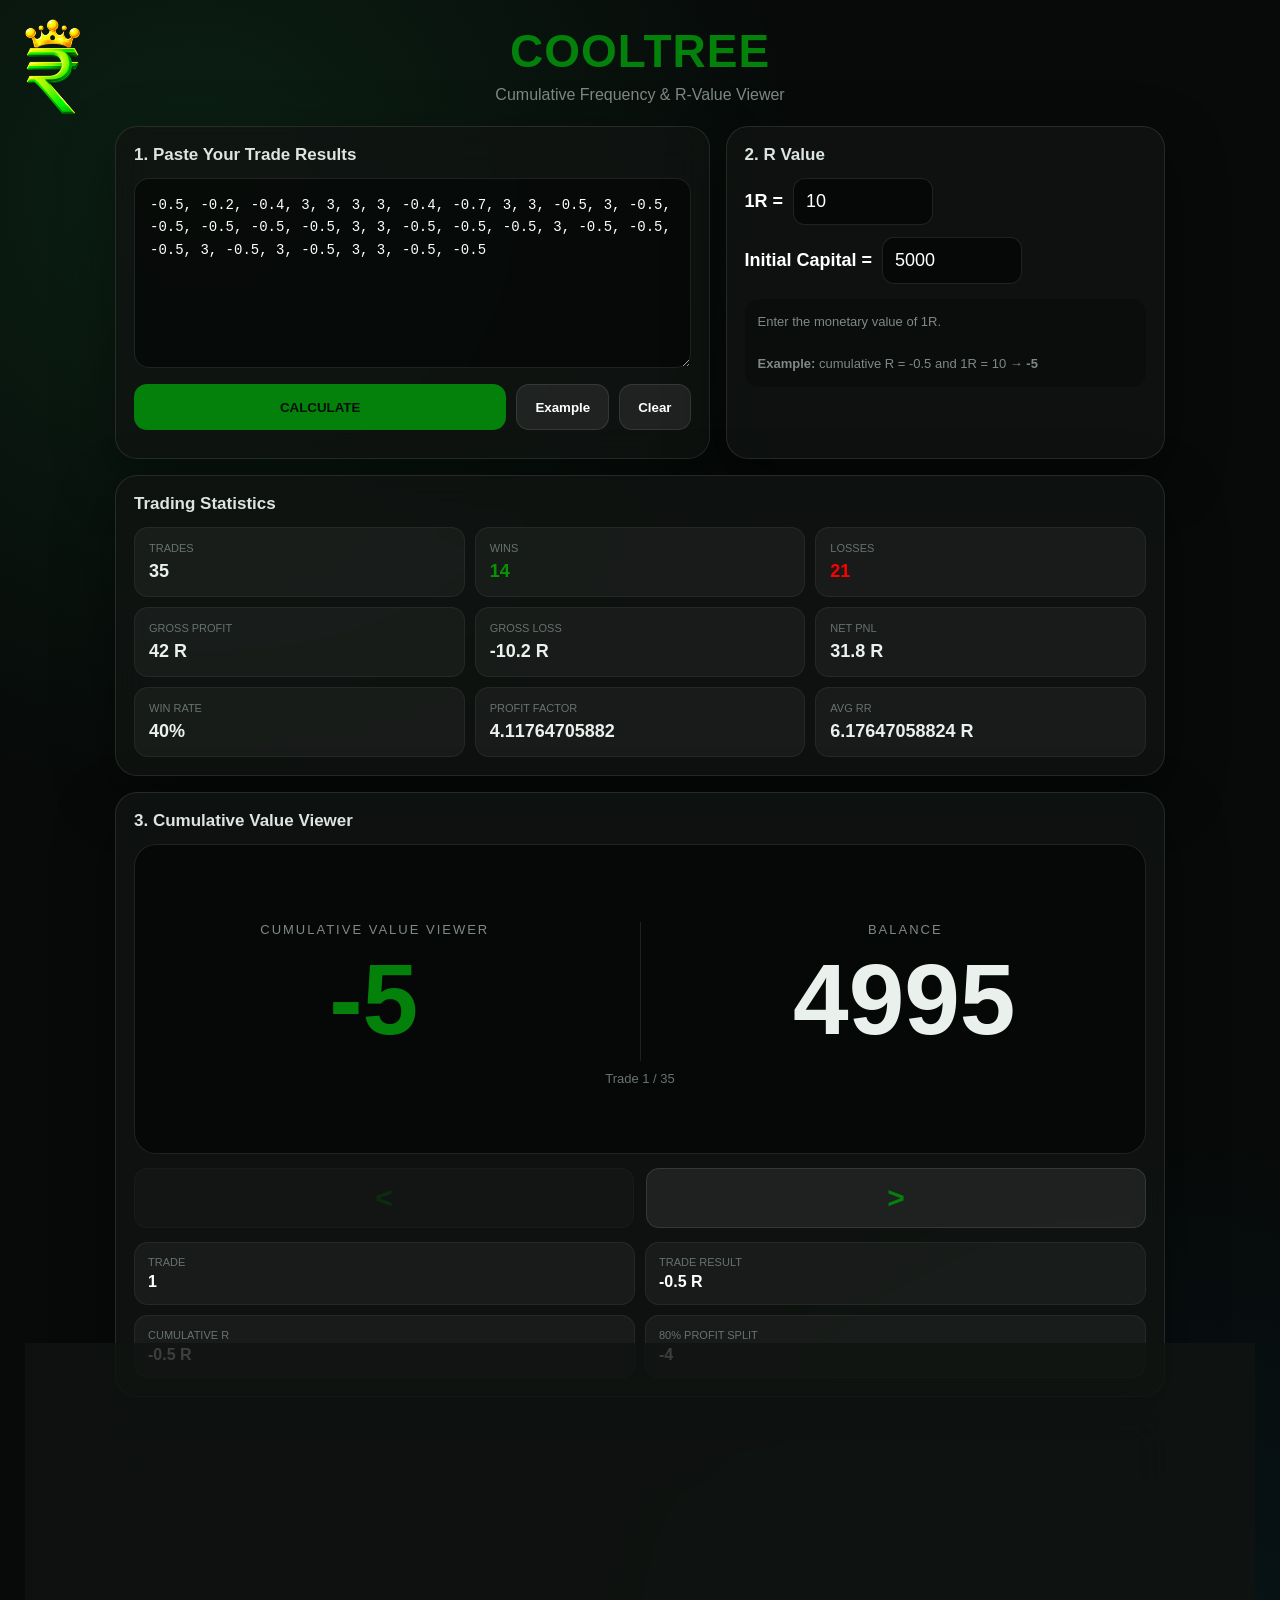
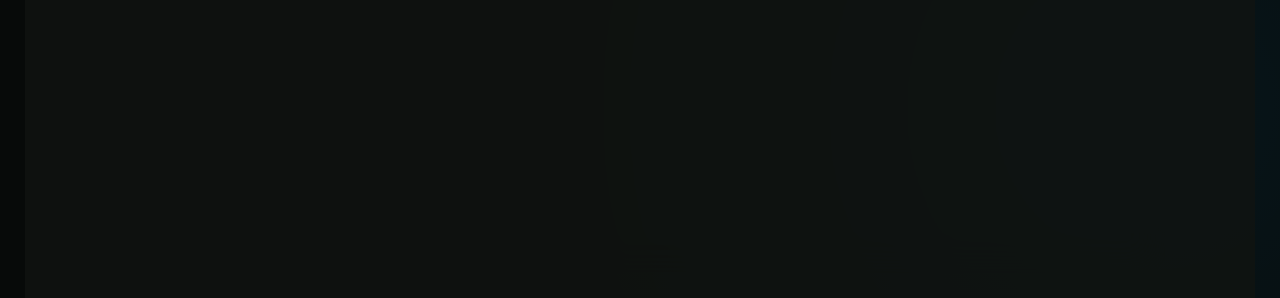
==== cf.html @ 1d31d6be "Add fixed navigation link and logo Add a fixed navigation link with logo to cf.html" ====
<!DOCTYPE html>
<html lang="en">
<head>
<meta charset="UTF-8">
<meta name="viewport" content="width=device-width, initial-scale=1.0">
<title>CoolTree Cumulative Frequency</title>
<style>
* {
    box-sizing: border-box;
}
:root {
    --green: #03810a;
    --dark: #070a09;
    --panel: rgba(16, 20, 18, 0.82);
    --border: rgba(255, 255, 255, 0.10);
    --muted: #7f8984;
}
body {
    margin: 0;
    min-height: 100vh;
    padding: 24px;
    color: white;
    font-family: Arial, Helvetica, sans-serif;
    background:
        radial-gradient(
            circle at 15% 10%,
            rgba(50, 232, 117, 0.10),
            transparent 30%
        ),
        radial-gradient(
            circle at 90% 90%,
            rgba(0, 170, 255, 0.07),
            transparent 28%
        ),
        var(--dark);
}
.app {
    width: min(1050px, 100%);
    margin: auto;
}
/* =========================
   HEADER
========================= */
.header {
    text-align: center;
    margin-bottom: 22px;
}
.header h1 {
    margin: 0;
    color: var(--green);
    font-size: clamp(28px, 5vw, 46px);
    letter-spacing: 1px;
}
.header p {
    margin: 8px 0;
    color: var(--muted);
}
/* =========================
   GENERAL CARD
========================= */
.card {
    border: 1px solid var(--border);
    border-radius: 22px;
    padding: 18px;
    background: var(--panel);
    backdrop-filter: blur(18px);
    box-shadow:
        0 20px 60px rgba(0, 0, 0, 0.38);
}
.card h2 {
    margin: 0 0 13px;
    font-size: 17px;
    color: #dce5e0;
}
/* =========================
   INPUT AREA
========================= */
.grid {
    display: grid;
    grid-template-columns: 1.15fr 0.85fr;
    gap: 16px;
}
textarea {
    width: 100%;
    height: 190px;
    resize: vertical;
    padding: 15px;
    border-radius: 15px;
    border: 1px solid var(--border);
    outline: none;
    color: white;
    background: rgba(0, 0, 0, 0.48);
    font: 14px/1.6 Consolas, monospace;
}
textarea:focus,
input:focus {
    border-color: rgba(8, 134, 3, 0.493);
    box-shadow:
        0 0 0 3px rgba(50, 232, 117, 0.08);
}
/* =========================
   BUTTONS
========================= */
.controls {
    display: flex;
    gap: 10px;
    margin-top: 12px;
}
button {
    border: 1px solid var(--border);
    border-radius: 13px;
    min-height: 46px;
    padding: 0 18px;
    color: white;
    background: rgba(255, 255, 255, 0.07);
    cursor: pointer;
    font-weight: 700;
    transition: 0.12s ease;
}
button:hover {
    background: rgba(255, 255, 255, 0.12);
}
button:active {
    transform: scale(0.97);
}
.primary {
    flex: 1;
    background: var(--green);
    color: #061009;
    border: 0;
}
/* =========================
   R VALUE
========================= */
.r-box {
    display: flex;
    align-items: center;
    gap: 10px;
    font-size: 18px;
}
.r-box input {
    width: 140px;
    padding: 12px;
    border-radius: 12px;
    border: 1px solid var(--border);
    outline: none;
    color: white;
    background: rgba(0, 0, 0, 0.48);
    font-size: 18px;
}
.info {
    margin-top: 15px;
    padding: 13px;
    border-radius: 14px;
    background: rgba(0, 0, 0, 0.25);
    color: var(--muted);
    font-size: 13px;
    line-height: 1.6;
}
/* =========================
   ERROR
========================= */
.error {
    margin-top: 10px;
    color: #ff0000;
    font-size: 13px;
}
/* =========================
   STATISTICS
========================= */
.stats-card {
    margin-top: 16px;
}
.stats-grid {
    display: grid;
    grid-template-columns: repeat(3, 1fr);
    gap: 10px;
}
.stat {
    padding: 14px;
    border-radius: 14px;
    background: rgba(255, 255, 255, 0.045);
    border: 1px solid rgba(255, 255, 255, 0.06);
}
.stat span {
    display: block;
    color: #68736e;
    font-size: 11px;
    text-transform: uppercase;
    margin-bottom: 7px;
}
.stat strong {
    display: block;
    font-size: 18px;
    color: #eaf1ed;
}
.stats-grid .stat:nth-child(2) strong {
    color: #079402;
}
.stats-grid .stat:nth-child(3) strong {
    color: #fd0000;
}
/* =========================
   VIEWER
========================= */
.viewer {
    margin-top: 16px;
}
.viewer-display {
    min-height: 310px;
    display: flex;
    flex-direction: column;
    align-items: center;
    justify-content: center;
    border-radius: 22px;
    border: 1px solid var(--border);
    background: rgba(0, 0, 0, 0.48);
    overflow: hidden;
}
.viewer-values { width: 100%; display: flex; align-items: center; justify-content: center; gap: 45px; padding: 10px 20px; }
.viewer-value-box { min-width: 0; flex: 1; text-align: center; }
.balance-box { border-left: 1px solid var(--border); padding-left: 45px; }
.balance-box .big-value { color: #eaf1ed; }
@media (max-width: 760px) { .viewer-values { gap: 10px; padding: 10px; } .balance-box { padding-left: 10px; } .viewer-values .big-value { font-size: clamp(34px, 10vw, 70px); } }

.label {
    color: var(--muted);
    font-size: 13px;
    text-transform: uppercase;
    letter-spacing: 2px;
}
.big-value {
    margin: 12px 10px;
    max-width: 95%;
    overflow: auto;
    white-space: nowrap;
    font-size: clamp(48px, 11vw, 100px);
    line-height: 1;
    font-weight: 800;
    color: var(--green);
    scrollbar-width: none;
}
.big-value::-webkit-scrollbar {
    display: none;
}
.step {
    color: #68736e;
    font-size: 13px;
}
/* =========================
   NAVIGATION
========================= */
.nav {
    display: grid;
    grid-template-columns: 1fr 1fr;
    gap: 12px;
    margin-top: 14px;
}
.nav button {
    min-height: 60px;
    font-size: 30px;
    color: var(--green);
}
.nav button:disabled {
    opacity: 0.25;
    cursor: not-allowed;
}
/* =========================
   DETAILS
========================= */
.details {
    display: grid;
    grid-template-columns: repeat(2, 1fr);
    gap: 10px;
    margin-top: 14px;
}
.detail {
    padding: 13px;
    border-radius: 14px;
    background: rgba(255, 255, 255, 0.045);
    border: 1px solid rgba(255, 255, 255, 0.06);
}
.detail span {
    display: block;
    color: #68736e;
    font-size: 11px;
    margin-bottom: 5px;
    text-transform: uppercase;
}
.detail strong {
    display: block;
    overflow: auto;
    white-space: nowrap;
}
/* =========================
   TABLE
========================= */
.table-card {
    margin-top: 16px;
}
.table-wrap {
    max-height: 390px;
    overflow: auto;
    border-radius: 14px;
}
table {
    width: 100%;
    border-collapse: collapse;
    font-family: Consolas, monospace;
    font-size: 13px;
}
th,
td {
    padding: 10px 12px;
    border-bottom:
        1px solid rgba(255, 255, 255, 0.06);
    text-align: right;
}
th {
    position: sticky;
    top: 0;
    background: #111613;
    color: var(--green);
}
td:first-child,
th:first-child {
    text-align: center;
}
tr {
    cursor: pointer;
}
tr:hover {
    background: rgba(255, 255, 255, 0.04);
}
tr.active {
    background: rgba(50, 232, 117, 0.09);
}
tr.active td {
    color: var(--green);
    font-weight: 700;
}
.empty {
    color: #5e6863;
    text-align: center;
    padding: 35px 10px;
}
/* =========================
   MOBILE
========================= */
@media (max-width: 760px) {
    body {
        padding: 14px;
    }
    .grid {
        grid-template-columns: 1fr;
    }
    .details {
        grid-template-columns: 1fr;
    }
    .stats-grid {
        grid-template-columns: 1fr 1fr;
    }
}
@media (max-width: 430px) {
    .stats-grid {
        grid-template-columns: 1fr;
    }
    .controls {
        flex-wrap: wrap;
    }
    .controls button {
        flex: 1;
    }
}
</style>
</head>
<body>

<a href="index.html"
   style="
      position: fixed;
      top: 18px;
      left: 20px;
      z-index: 1000;
      display: block;
   ">

    <img src="Design.png"
         alt="CoolTree Logo"
         style="
            width: 65px;
            height: auto;
            display: block;
            cursor: pointer;
         ">
</a>

<div class="app">
    <!-- =========================
         HEADER
    ========================== -->
    <header class="header">
        <h1>COOLTREE</h1>
        <p>
            Cumulative Frequency & R-Value Viewer
        </p>
    </header>
    <!-- =========================
         INPUT + R VALUE
    ========================== -->
    <div class="grid">
        <!-- TRADE DATA -->
        <section class="card">
            <h2>
                1. Paste Your Trade Results
            </h2>
            <textarea
                id="dataInput"
                placeholder="-0.5, -0.2, -0.4, 3, 3, 3, 3, -0.4, -0.7, 3"
            ></textarea>
            <div class="controls">
                <button
                    class="primary"
                    onclick="calculateData()"
                >
                    CALCULATE
                </button>
                <button onclick="loadExample()">
                    Example
                </button>
                <button onclick="clearAll()">
                    Clear
                </button>
            </div>
            <div
                id="error"
                class="error"
            ></div>
        </section>
        <!-- R VALUE -->
        <section class="card">
            <h2>
                2. R Value
            </h2>
            <div class="r-box">
                <strong>
                    1R =
                </strong>
                <input
                    id="rValue"
                    type="number"
                    step="any"
                    value="10"
                    oninput="updateMoney()"
                >
            </div>
            <div class="r-box" style="margin-top:12px;">
                <strong>
                    Initial Capital =
                </strong>
                <input
                    id="initialCapital"
                    type="number"
                    step="any"
                    value="5000"
                    oninput="updateMoney()"
                >
            </div>
            <div class="info">
                Enter the monetary value of 1R.
                <br><br>
                <strong>
                    Example:
                </strong>
                cumulative R = -0.5
                and
                1R = 10
                →
                <strong>
                    -5
                </strong>
            </div>
        </section>
    </div>
    <!-- =========================
         TRADING STATISTICS
    ========================== -->
    <section class="card stats-card">
        <h2>
            Trading Statistics
        </h2>
        <div class="stats-grid">
            <div class="stat">
                <span>
                    Trades
                </span>
                <strong id="statTrades">
                    0
                </strong>
            </div>
            <div class="stat">
                <span>
                    Wins
                </span>
                <strong id="statWins">
                    0
                </strong>
            </div>
            <div class="stat">
                <span>
                    Losses
                </span>
                <strong id="statLosses">
                    0
                </strong>
            </div>
            <div class="stat">
                <span>
                    Gross Profit
                </span>
                <strong id="statGrossProfit">
                    0 R
                </strong>
            </div>
            <div class="stat">
                <span>
                    Gross Loss
                </span>
                <strong id="statGrossLoss">
                    0 R
                </strong>
            </div>
            <div class="stat">
                <span>
                    Net PNL
                </span>
                <strong id="statNetPnL">
                    0 R
                </strong>
            </div>
            <div class="stat">
                <span>
                    Win Rate
                </span>
                <strong id="statWinRate">
                    0%
                </strong>
            </div>
            <div class="stat">
                <span>
                    Profit Factor
                </span>
                <strong id="statProfitFactor">
                    0
                </strong>
            </div>
            <div class="stat">
                <span>
                    AVG RR
                </span>
                <strong id="statAvgRR">
                    0 R
                </strong>
            </div>
        </div>
    </section>
    <!-- =========================
         BIG VALUE VIEWER
    ========================== -->
    <section class="card viewer">
        <h2>
            3. Cumulative Value Viewer
        </h2>
        <div class="viewer-display">
            <div class="viewer-values">
                <div class="viewer-value-box">
                    <div class="label">Cumulative Value Viewer</div>
                    <div class="big-value" id="bigValue">0</div>
                </div>
                <div class="viewer-value-box balance-box">
                    <div class="label">Balance</div>
                    <div class="big-value" id="balanceValue">5000</div>
                </div>
            </div>
            <div class="step" id="stepText">No data loaded</div>
        </div>
        <div class="nav">
            <button
                id="prevBtn"
                onclick="move(-1)"
            >
                &lt;
            </button>
            <button
                id="nextBtn"
                onclick="move(1)"
            >
                &gt;
            </button>
        </div>
        <div class="details">
            <div class="detail">
                <span>
                    Trade
                </span>
                <strong id="tradeDetail">
                    -
                </strong>
            </div>
            <div class="detail">
                <span>
                    Trade Result
                </span>
                <strong id="tradeResult">
                    -
                </strong>
            </div>
            <div class="detail">
                <span>
                    Cumulative R
                </span>
                <strong id="cumulativeR">
                    -
                </strong>
            </div>
            <div class="detail">
                <span>
                    80% Profit Split
                </span>
                <strong id="profitSplit80">
                    -
                </strong>
            </div>
        </div>
    </section>
    <!-- =========================
         COMPLETE TABLE
    ========================== -->
    <section class="card table-card">
        <h2>
            All Cumulative Values
        </h2>
        <div class="table-wrap">
            <table>
                <thead>
                    <tr>
                        <th>
                            Trade
                        </th>
                        <th>
                            Result (R)
                        </th>
                        <th>
                            Cumulative R
                        </th>
                        <th>
                            Money Value
                        </th>
                        <th>
                            80% Split
                        </th>
                    </tr>
                </thead>
                <tbody id="tableBody">
                    <tr>
                        <td
                            colspan="5"
                            class="empty"
                        >
                            Paste your data and press
                            CALCULATE
                        </td>
                    </tr>
                </tbody>
            </table>
        </div>
    </section>
</div>
<script>
/* =====================================================
   EXAMPLE DATA
===================================================== */
const exampleData =
`-0.5, -0.2, -0.4, 3, 3, 3, 3, -0.4, -0.7, 3, 3, -0.5, 3, -0.5, -0.5, -0.5, -0.5, -0.5, 3, 3, -0.5, -0.5, -0.5, 3, -0.5, -0.5, -0.5, 3, -0.5, 3, -0.5, 3, 3, -0.5, -0.5`;
/* =====================================================
   DATA VARIABLES
===================================================== */
let trades = [];
let cumulative = [];
let currentIndex = -1;
/* =====================================================
   DOM ELEMENTS
===================================================== */
const dataInput =
    document.getElementById("dataInput");
const rValue =
    document.getElementById("rValue");
const initialCapital =
    document.getElementById("initialCapital");
const balanceValue =
    document.getElementById("balanceValue");
const errorBox =
    document.getElementById("error");
const bigValue =
    document.getElementById("bigValue");
const stepText =
    document.getElementById("stepText");
const prevBtn =
    document.getElementById("prevBtn");
const nextBtn =
    document.getElementById("nextBtn");
const tradeDetail =
    document.getElementById("tradeDetail");
const tradeResult =
    document.getElementById("tradeResult");
const cumulativeR =
    document.getElementById("cumulativeR");
const profitSplit80 =
    document.getElementById("profitSplit80");
const tableBody =
    document.getElementById("tableBody");
/* =====================================================
   STAT DOM ELEMENTS
===================================================== */
const statTrades =
    document.getElementById("statTrades");
const statWins =
    document.getElementById("statWins");
const statLosses =
    document.getElementById("statLosses");
const statGrossProfit =
    document.getElementById("statGrossProfit");
const statGrossLoss =
    document.getElementById("statGrossLoss");
const statNetPnL =
    document.getElementById("statNetPnL");
const statWinRate =
    document.getElementById("statWinRate");
const statProfitFactor =
    document.getElementById("statProfitFactor");
const statAvgRR =
    document.getElementById("statAvgRR");
/* =====================================================
   NUMBER FORMATTING
===================================================== */
function cleanNumber(number) {
    if (!Number.isFinite(number)) {
        return 0;
    }
    const value =
        Number(number.toPrecision(12));
    return Object.is(value, -0)
        ? 0
        : value;
}
function formatNumber(number) {
    if (!Number.isFinite(number)) {
        return "Error";
    }
    return String(
        cleanNumber(number)
    );
}
/* =====================================================
   PARSE INPUT DATA
===================================================== */
function parseData() {
    const raw =
        dataInput.value.trim();
    if (!raw) {
        throw new Error(
            "Please paste your trade results first."
        );
    }
    /*
       Allows:
       -0.5, -0.2, 3, 3
       or
       -0.5
       -0.2
       3
       3
       or mixed formats.
    */
    const parts =
        raw
        .split(/[\s,]+/)
        .filter(Boolean);
    return parts.map(
        (part, index) => {
            const number =
                Number(part);
            if (!Number.isFinite(number)) {
                throw new Error(
                    `Invalid value at position ${index + 1}: "${part}"`
                );
            }
            return number;
        }
    );
}
/* =====================================================
   CALCULATE EVERYTHING
===================================================== */
function calculateData() {
    try {
        errorBox.textContent = "";
        trades =
            parseData();
        /*
           Calculate cumulative frequency
        */
        cumulative = [];
        let total = 0;
        trades.forEach(
            value => {
                total =
                    cleanNumber(
                        total + value
                    );
                cumulative.push(total);
            }
        );
        currentIndex = 0;
        updateStats();
        render();
        renderTable();
    } catch (error) {
        errorBox.textContent =
            error.message;
        trades = [];
        cumulative = [];
        currentIndex = -1;
        updateStats();
        render();
        renderTable();
    }
}
/* =====================================================
   GET R VALUE
===================================================== */
function getRValue() {
    const value = Number(rValue.value);
    return Number.isFinite(value) ? value : 0;
}

function getInitialCapital() {
    const value = Number(initialCapital.value);
    return Number.isFinite(value) ? value : 0;
}
/* =====================================================
   UPDATE WHEN R VALUE CHANGES
===================================================== */
function updateMoney() {
    updateStats();
    render();
    renderTable();
}
/* =====================================================
   TRADING STATISTICS
===================================================== */
function updateStats() {
    const totalTrades =
        trades.length;
    /*
       Wins
       Anything greater than 0
    */
    const wins =
        trades.filter(
            value => value > 0
        );
    /*
       Losses
       Anything less than 0
    */
    const losses =
        trades.filter(
            value => value < 0
        );
    const winCount =
        wins.length;
    const lossCount =
        losses.length;
    /*
       Gross Profit
    */
    const grossProfit =
        wins.reduce(
            (total, value) =>
                total + value,
            0
        );
    /*
       Gross Loss
       Stored as positive magnitude
    */
    const grossLoss =
        Math.abs(
            losses.reduce(
                (total, value) =>
                    total + value,
                0
            )
        );
    /*
       Net PNL
    */
    const netPnL =
        grossProfit - grossLoss;
    /*
       Win Rate
    */
    const winRate =
        totalTrades > 0
            ? (winCount / totalTrades) * 100
            : 0;
    /*
       Profit Factor
    */
    let profitFactor;
    if (grossLoss === 0) {
        profitFactor =
            grossProfit > 0
                ? Infinity
                : 0;
    } else {
        profitFactor =
            grossProfit / grossLoss;
    }
    /*
       Average Win
    */
    const averageWin =
        winCount > 0
            ? grossProfit / winCount
            : 0;
    /*
       Average Loss
    */
    const averageLoss =
        lossCount > 0
            ? grossLoss / lossCount
            : 0;
    /*
       Average RR
       Average Win / Average Loss
    */
    const avgRR =
        averageLoss > 0
            ? averageWin / averageLoss
            : 0;
    /*
       Display statistics
    */
    statTrades.textContent =
        totalTrades;
    statWins.textContent =
        winCount;
    statLosses.textContent =
        lossCount;
    statGrossProfit.textContent =
        formatNumber(
            grossProfit
        ) + " R";
    statGrossLoss.textContent =
        "-" +
        formatNumber(
            grossLoss
        ) +
        " R";
    statNetPnL.textContent =
        formatNumber(
            netPnL
        ) + " R";
    statWinRate.textContent =
        formatNumber(
            winRate
        ) + "%";
    statProfitFactor.textContent =
        profitFactor === Infinity
            ? "∞"
            : formatNumber(
                profitFactor
            );
    statAvgRR.textContent =
        formatNumber(
            avgRR
        ) + " R";
}
/* =====================================================
   RENDER BIG VIEWER
===================================================== */
function render() {
    /*
       No data
    */
    if (cumulative.length === 0) {
        bigValue.textContent = "0";
        balanceValue.textContent = formatNumber(getInitialCapital());
        stepText.textContent =
            "No data loaded";
        tradeDetail.textContent =
            "-";
        tradeResult.textContent =
            "-";
        cumulativeR.textContent =
            "-";
        profitSplit80.textContent =
            "-";
        prevBtn.disabled = true;
        nextBtn.disabled = true;
        return;
    }
    /*
       Keep index inside range
    */
    const index =
        Math.max(
            0,
            Math.min(
                currentIndex,
                cumulative.length - 1
            )
        );
    /*
       Convert cumulative R
       into money
    */
    const moneyValue =
        cleanNumber(
            cumulative[index] *
            getRValue()
        );

    const split80 =
        cleanNumber(
            moneyValue * 0.80
        );
    const balance = cleanNumber(getInitialCapital() + moneyValue);
    /*
       Big display
    */
    bigValue.textContent =
        formatNumber(
            moneyValue
        );
    balanceValue.textContent = formatNumber(balance);
    /*
       Trade counter
    */
    stepText.textContent =
        `Trade ${index + 1} / ${trades.length}`;
    /*
       Details
    */
    tradeDetail.textContent =
        index + 1;
    tradeResult.textContent =
        formatNumber(
            trades[index]
        ) + " R";
    cumulativeR.textContent =
        formatNumber(
            cumulative[index]
        ) + " R";

    profitSplit80.textContent =
        formatNumber(split80);
    /*
       Navigation buttons
    */
    prevBtn.disabled =
        index <= 0;
    nextBtn.disabled =
        index >= cumulative.length - 1;
    highlightRow();
}
/* =====================================================
   MOVE BACK / FORWARD
===================================================== */
function move(direction) {
    if (cumulative.length === 0) {
        return;
    }
    const nextIndex =
        currentIndex + direction;
    if (
        nextIndex < 0 ||
        nextIndex >= cumulative.length
    ) {
        return;
    }
    currentIndex =
        nextIndex;
    render();
}
/* =====================================================
   RENDER TABLE
===================================================== */
function renderTable() {
    tableBody.innerHTML = "";
    if (cumulative.length === 0) {
        tableBody.innerHTML = `
            <tr>
                <td
                    colspan="5"
                    class="empty"
                >
                    Paste your data and press
                    CALCULATE
                </td>
            </tr>
        `;
        return;
    }
    cumulative.forEach(
        (value, index) => {
            const row =
                document.createElement(
                    "tr"
                );
            row.dataset.index =
                index;
            /*
               Clicking a row jumps
               directly to that trade.
            */
            row.onclick = () => {
                currentIndex =
                    index;
                render();
                scrollActiveRow();
            };
            const moneyValue =
                cleanNumber(
                    value *
                    getRValue()
                );

            const split80 =
                cleanNumber(
                    moneyValue * 0.80
                );
            row.innerHTML = `
                <td>
                    ${index + 1}
                </td>
                <td>
                    ${formatNumber(
                        trades[index]
                    )}
                </td>
                <td>
                    ${formatNumber(
                        value
                    )}
                </td>
                <td>
                    ${formatNumber(
                        moneyValue
                    )}
                </td>
                <td>
                    ${formatNumber(
                        split80
                    )}
                </td>
            `;
            tableBody.appendChild(
                row
            );
        }
    );
    highlightRow();
}
/* =====================================================
   HIGHLIGHT CURRENT TRADE
===================================================== */
function highlightRow() {
    document
        .querySelectorAll(
            "#tableBody tr"
        )
        .forEach(
            row => {
                row.classList.toggle(
                    "active",
                    Number(
                        row.dataset.index
                    ) === currentIndex
                );
            }
        );
}
/* =====================================================
   SCROLL CURRENT ROW INTO VIEW
===================================================== */
function scrollActiveRow() {
    const row =
        document.querySelector(
            `#tableBody tr[data-index="${currentIndex}"]`
        );
    if (row) {
        row.scrollIntoView({
            block: "nearest",
            behavior: "smooth"
        });
    }
}
/* =====================================================
   LOAD EXAMPLE
===================================================== */
function loadExample() {
    dataInput.value =
        exampleData;
    rValue.value = 10;
    initialCapital.value = 5000;
    calculateData();
}
/* =====================================================
   CLEAR EVERYTHING
===================================================== */
function clearAll() {
    dataInput.value =
        "";
    trades = [];
    cumulative = [];
    currentIndex = -1;
    errorBox.textContent =
        "";
    updateStats();
    render();
    renderTable();
}
/* =====================================================
   KEYBOARD CONTROLS
===================================================== */
document.addEventListener(
    "keydown",
    event => {
        /*
           Don't trigger navigation
           while typing in input fields.
        */
        if (
            event.target.tagName === "TEXTAREA" ||
            event.target.tagName === "INPUT"
        ) {
            return;
        }
        /*
           Previous
        */
        if (
            event.key === "ArrowLeft"
        ) {

            event.preventDefault();

            move(-1);

        }


        /*
           Next
        */

        if (
            event.key === "ArrowRight"
        ) {

            event.preventDefault();

            move(1);

        }

    }
);


/* =====================================================
   CTRL + ENTER TO CALCULATE
===================================================== */

dataInput.addEventListener(
    "keydown",
    event => {

        if (
            (event.ctrlKey ||
             event.metaKey) &&
            event.key === "Enter"
        ) {

            calculateData();

        }

    }
);


/* =====================================================
   START WITH EXAMPLE DATA
===================================================== */

loadExample();

</script>

</body>
</html>
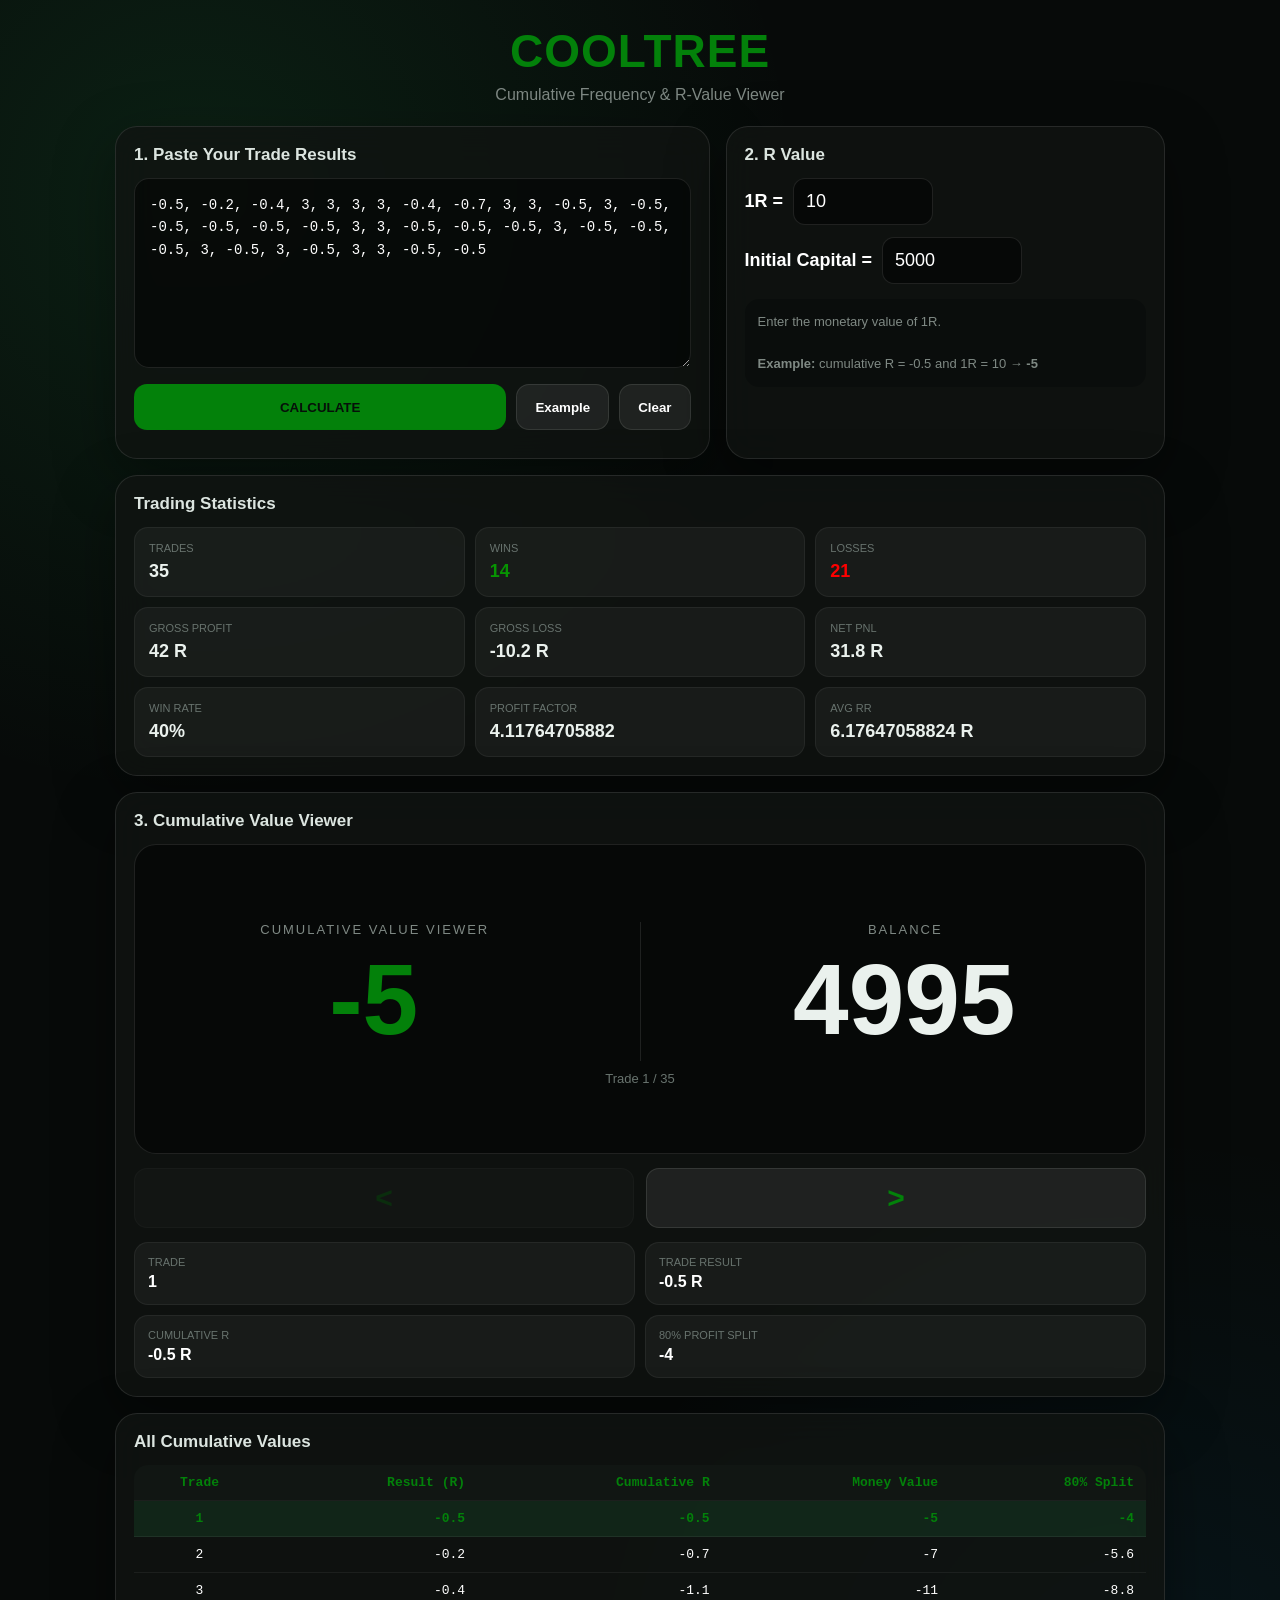
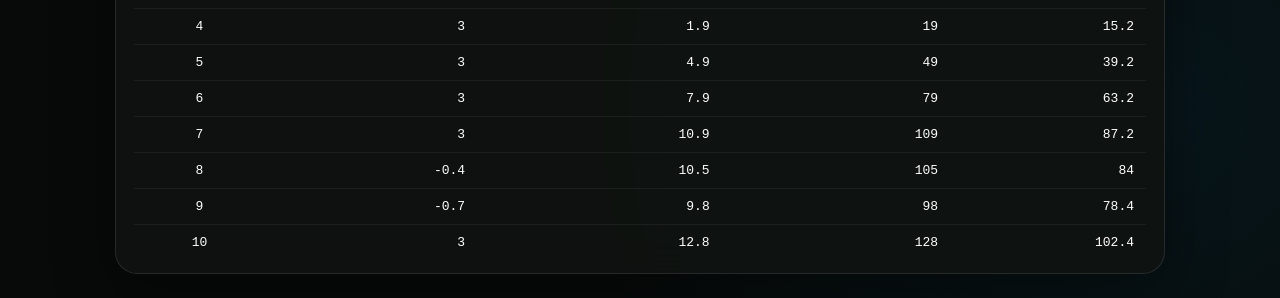
==== commit d95858f0: "Update cf.html" ====
--- a/cf.html
+++ b/cf.html
@@ -376,24 +376,31 @@
 </head>
 <body>
 
-<a href="index.html"
-   style="
-      position: fixed;
-      top: 18px;
-      left: 20px;
-      z-index: 1000;
-      display: block;
-   ">
-
-    <img src="Design.png"
-         alt="CoolTree Logo"
-         style="
-            width: 65px;
-            height: auto;
-            display: block;
-            cursor: pointer;
-         ">
-</a>
+<style>
+.logo-link {
+    position: fixed;
+    top: 18px;
+    left: 20px;
+    z-index: 1000;
+}
+
+.logo-img {
+    width: 65px;
+    height: auto;
+    display: block;
+}
+
+@media (max-width: 760px) {
+    .logo-link {
+        top: 12px;
+        left: 12px;
+    }
+
+    .logo-img {
+        width: 48px;
+    }
+}
+</style>
 
 <div class="app">
     <!-- =========================
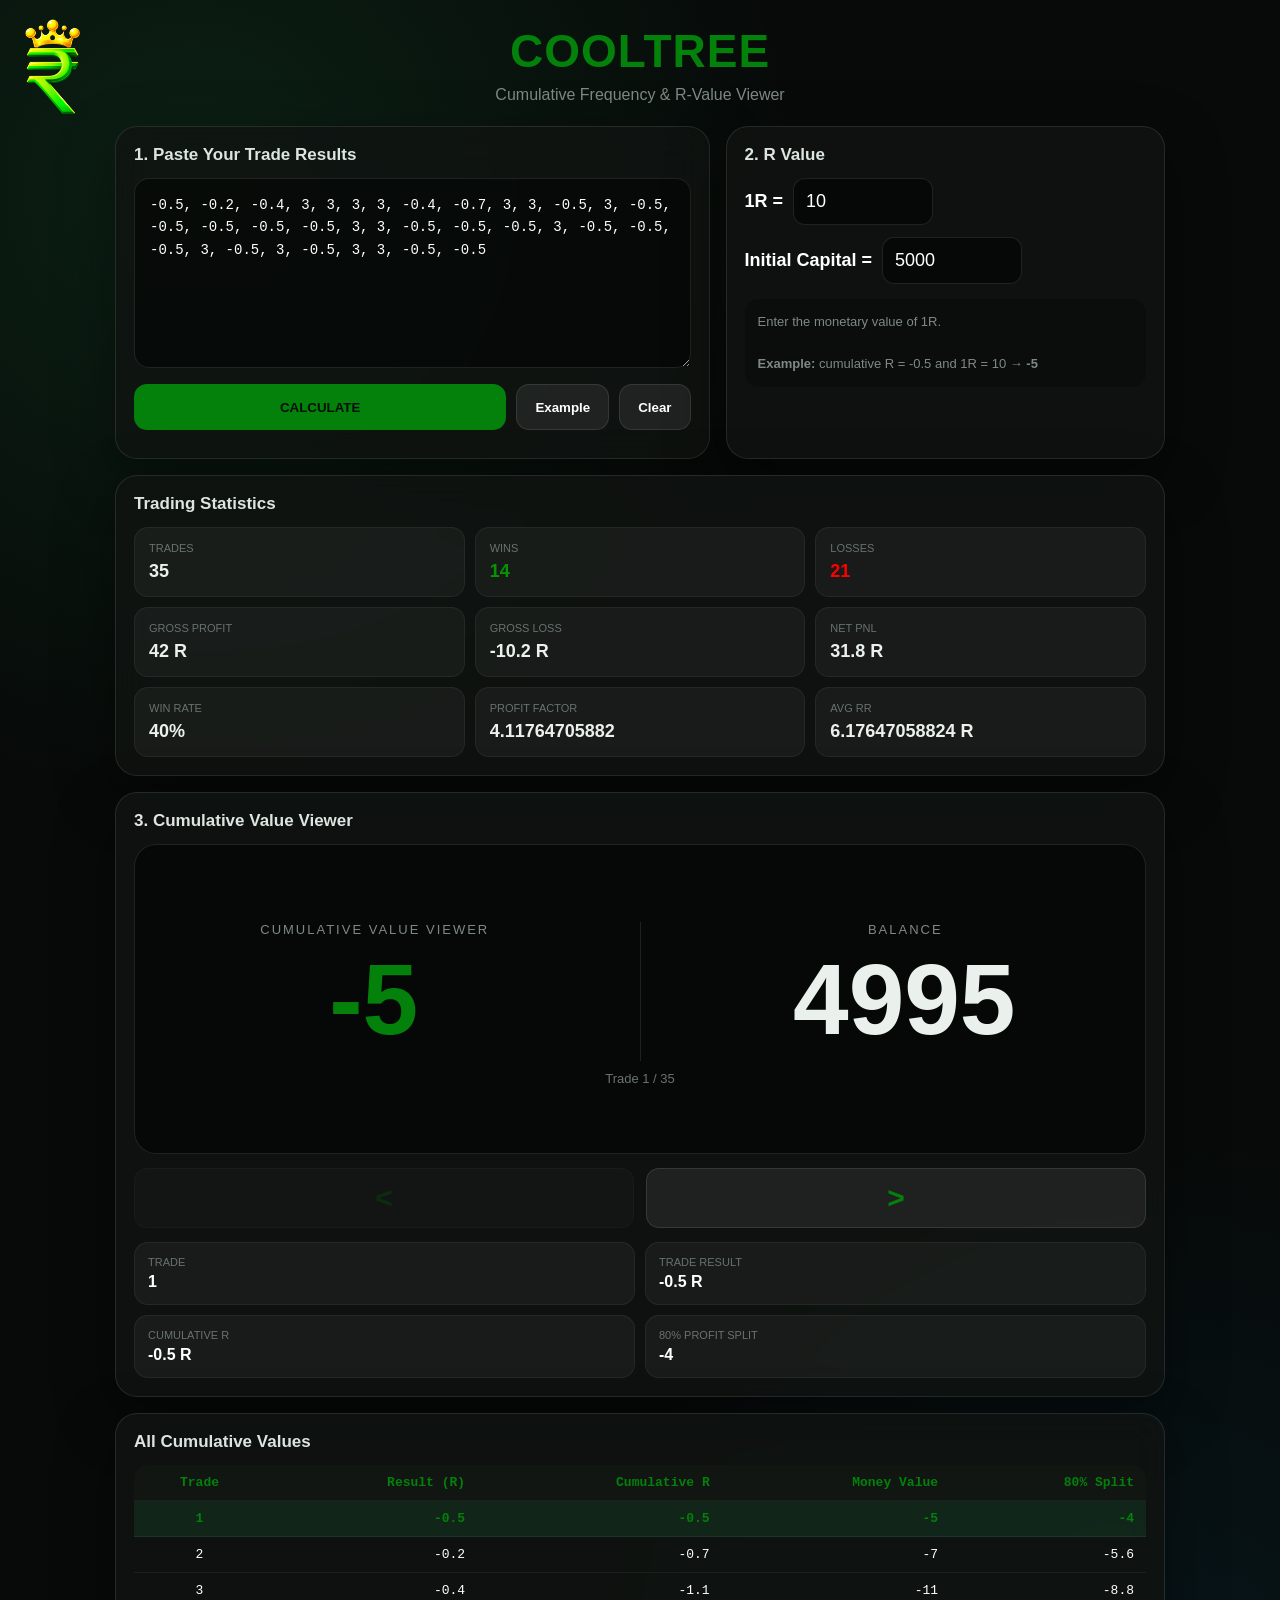
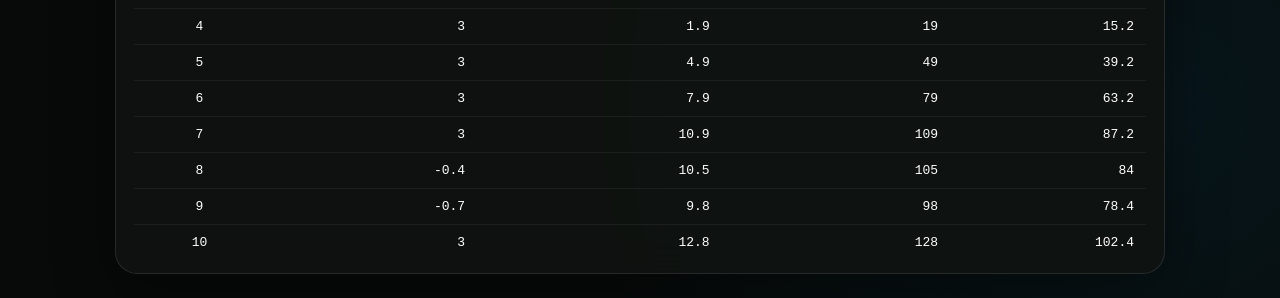
==== commit d1a85154: "Update cf.html" ====
--- a/cf.html
+++ b/cf.html
@@ -401,6 +401,10 @@
     }
 }
 </style>
+
+<a href="index.html" class="logo-link">
+    <img src="Design.png" alt="CoolTree Logo" class="logo-img">
+</a>
 
 <div class="app">
     <!-- =========================
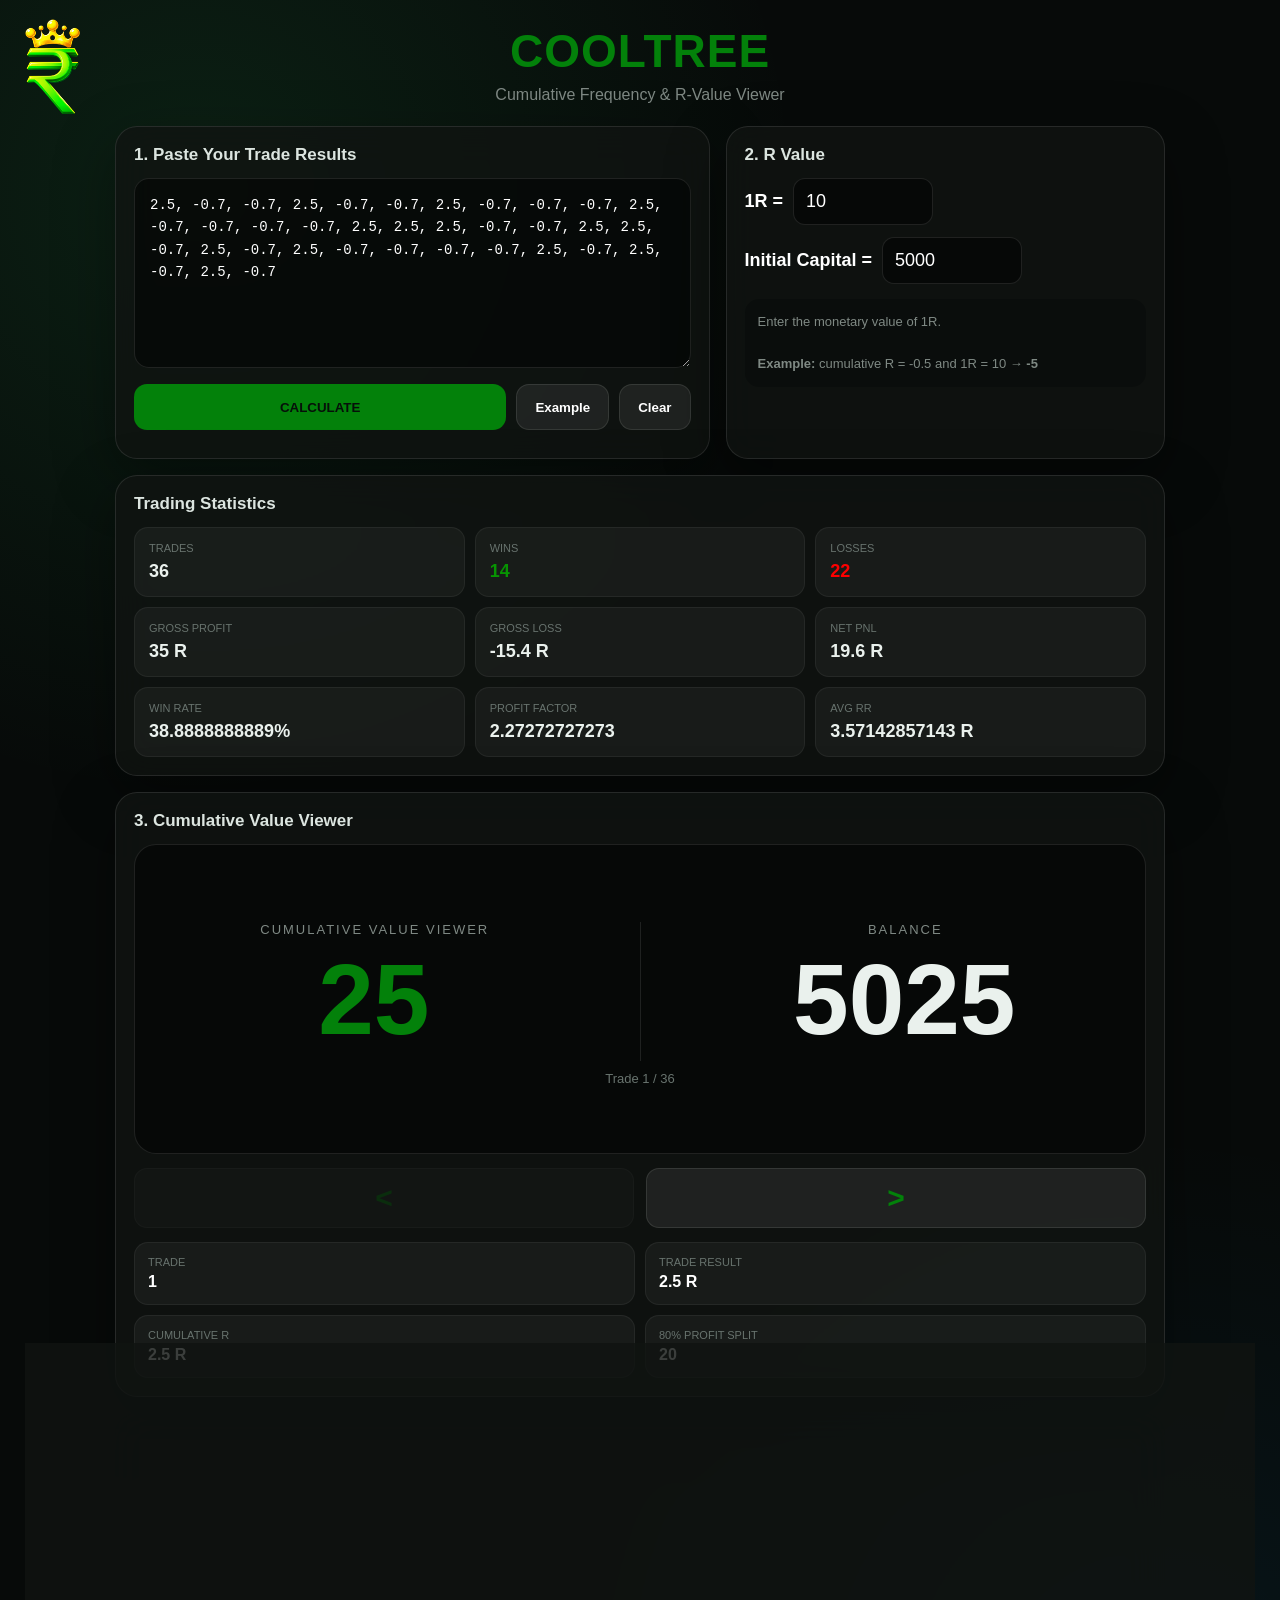
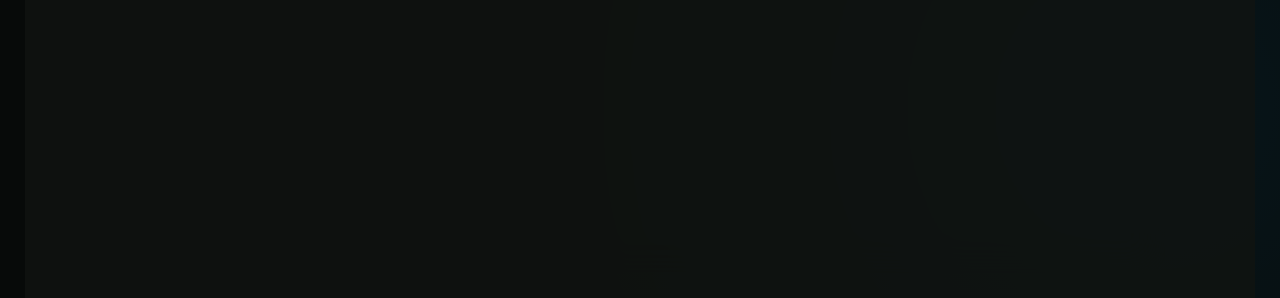
==== commit a2ccbe03: "Update exampleData with new values" ====
--- a/cf.html
+++ b/cf.html
@@ -692,7 +692,7 @@
    EXAMPLE DATA
 ===================================================== */
 const exampleData =
-`-0.5, -0.2, -0.4, 3, 3, 3, 3, -0.4, -0.7, 3, 3, -0.5, 3, -0.5, -0.5, -0.5, -0.5, -0.5, 3, 3, -0.5, -0.5, -0.5, 3, -0.5, -0.5, -0.5, 3, -0.5, 3, -0.5, 3, 3, -0.5, -0.5`;
+`2.5, -0.7, -0.7, 2.5, -0.7, -0.7, 2.5, -0.7, -0.7, -0.7, 2.5, -0.7, -0.7, -0.7, -0.7, 2.5, 2.5, 2.5, -0.7, -0.7, 2.5, 2.5, -0.7, 2.5, -0.7, 2.5, -0.7, -0.7, -0.7, -0.7, 2.5, -0.7, 2.5, -0.7, 2.5, -0.7`;
 /* =====================================================
    DATA VARIABLES
 ===================================================== */
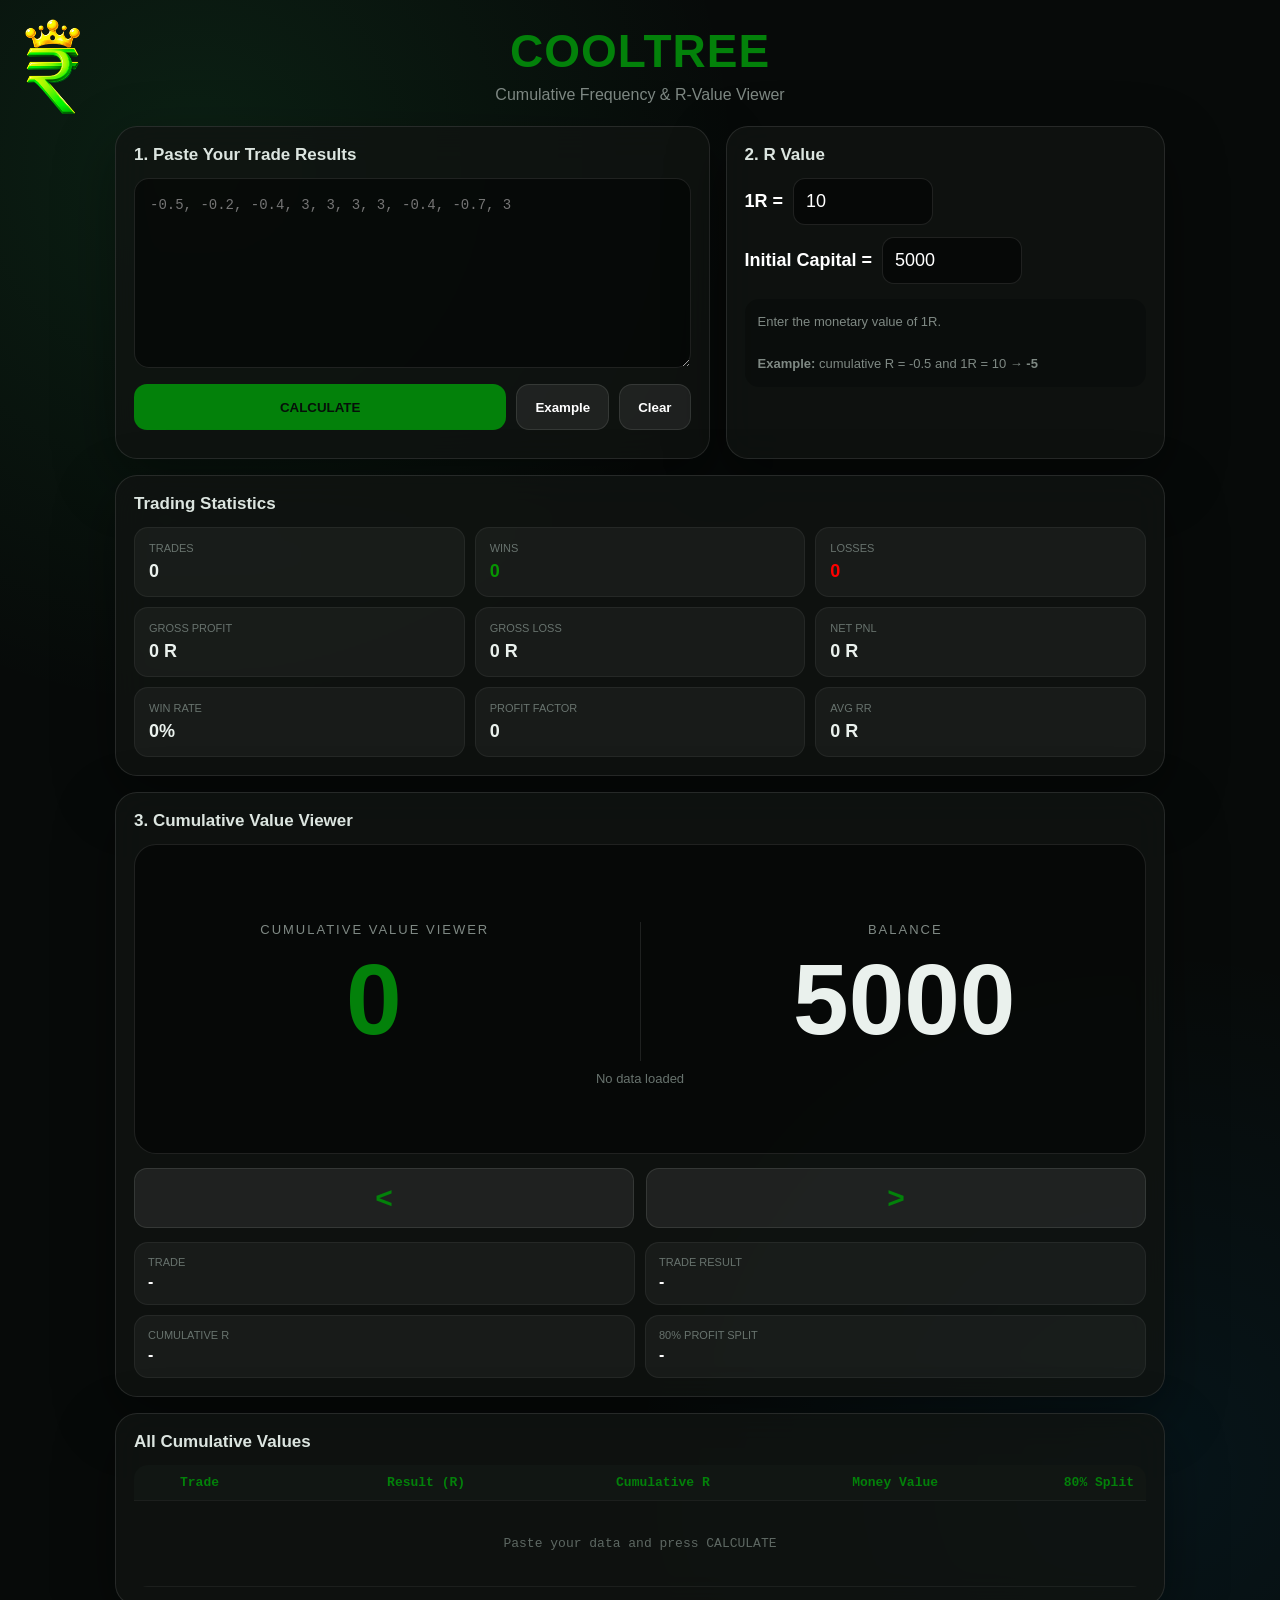
==== commit 7e35c7ba: "Improve formatting of statistical values in cf.html Refactor win rate, profit factor, and average ri" ====
--- a/cf.html
+++ b/cf.html
@@ -985,20 +985,15 @@
             netPnL
         ) + " R";
     statWinRate.textContent =
-        formatNumber(
-            winRate
-        ) + "%";
+        winRate.toFixed(2) + "%";
     statProfitFactor.textContent =
         profitFactor === Infinity
             ? "∞"
-            : formatNumber(
-                profitFactor
-            );
+            : profitFactor.toFixed(2);
+
+
     statAvgRR.textContent =
-        formatNumber(
-            avgRR
-        ) + " R";
-}
+        avgRR.toFixed(2) + " R";
 /* =====================================================
    RENDER BIG VIEWER
 ===================================================== */
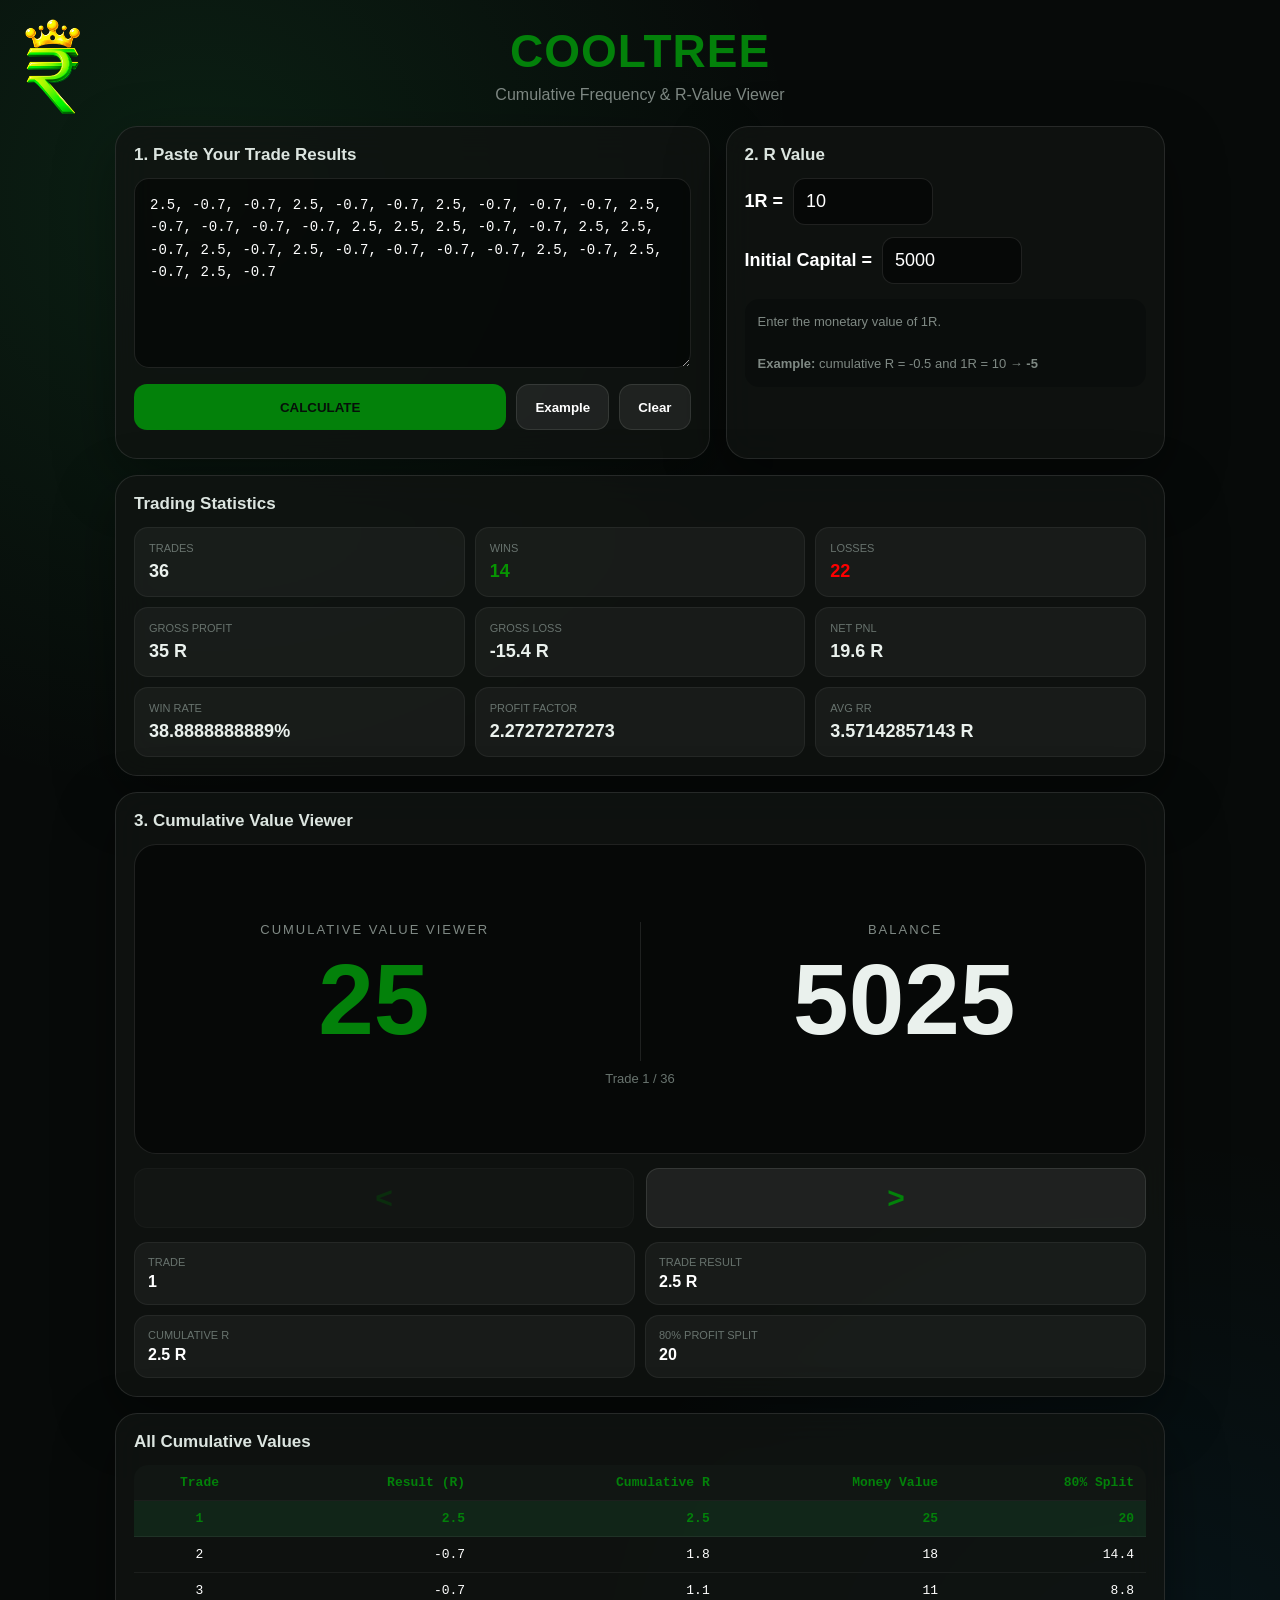
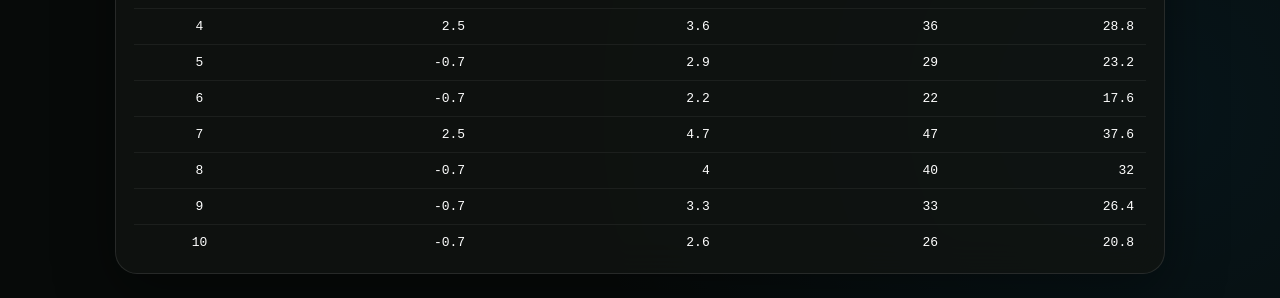
==== commit 1f98cd49: "Add files via upload" ====
--- a/cf.html
+++ b/cf.html
@@ -1,1321 +1,1326 @@
-<!DOCTYPE html>
-<html lang="en">
-<head>
-<meta charset="UTF-8">
-<meta name="viewport" content="width=device-width, initial-scale=1.0">
-<title>CoolTree Cumulative Frequency</title>
-<style>
-* {
-    box-sizing: border-box;
-}
-:root {
-    --green: #03810a;
-    --dark: #070a09;
-    --panel: rgba(16, 20, 18, 0.82);
-    --border: rgba(255, 255, 255, 0.10);
-    --muted: #7f8984;
-}
-body {
-    margin: 0;
-    min-height: 100vh;
-    padding: 24px;
-    color: white;
-    font-family: Arial, Helvetica, sans-serif;
-    background:
-        radial-gradient(
-            circle at 15% 10%,
-            rgba(50, 232, 117, 0.10),
-            transparent 30%
-        ),
-        radial-gradient(
-            circle at 90% 90%,
-            rgba(0, 170, 255, 0.07),
-            transparent 28%
-        ),
-        var(--dark);
-}
-.app {
-    width: min(1050px, 100%);
-    margin: auto;
-}
-/* =========================
-   HEADER
-========================= */
-.header {
-    text-align: center;
-    margin-bottom: 22px;
-}
-.header h1 {
-    margin: 0;
-    color: var(--green);
-    font-size: clamp(28px, 5vw, 46px);
-    letter-spacing: 1px;
-}
-.header p {
-    margin: 8px 0;
-    color: var(--muted);
-}
-/* =========================
-   GENERAL CARD
-========================= */
-.card {
-    border: 1px solid var(--border);
-    border-radius: 22px;
-    padding: 18px;
-    background: var(--panel);
-    backdrop-filter: blur(18px);
-    box-shadow:
-        0 20px 60px rgba(0, 0, 0, 0.38);
-}
-.card h2 {
-    margin: 0 0 13px;
-    font-size: 17px;
-    color: #dce5e0;
-}
-/* =========================
-   INPUT AREA
-========================= */
-.grid {
-    display: grid;
-    grid-template-columns: 1.15fr 0.85fr;
-    gap: 16px;
-}
-textarea {
-    width: 100%;
-    height: 190px;
-    resize: vertical;
-    padding: 15px;
-    border-radius: 15px;
-    border: 1px solid var(--border);
-    outline: none;
-    color: white;
-    background: rgba(0, 0, 0, 0.48);
-    font: 14px/1.6 Consolas, monospace;
-}
-textarea:focus,
-input:focus {
-    border-color: rgba(8, 134, 3, 0.493);
-    box-shadow:
-        0 0 0 3px rgba(50, 232, 117, 0.08);
-}
-/* =========================
-   BUTTONS
-========================= */
-.controls {
-    display: flex;
-    gap: 10px;
-    margin-top: 12px;
-}
-button {
-    border: 1px solid var(--border);
-    border-radius: 13px;
-    min-height: 46px;
-    padding: 0 18px;
-    color: white;
-    background: rgba(255, 255, 255, 0.07);
-    cursor: pointer;
-    font-weight: 700;
-    transition: 0.12s ease;
-}
-button:hover {
-    background: rgba(255, 255, 255, 0.12);
-}
-button:active {
-    transform: scale(0.97);
-}
-.primary {
-    flex: 1;
-    background: var(--green);
-    color: #061009;
-    border: 0;
-}
-/* =========================
-   R VALUE
-========================= */
-.r-box {
-    display: flex;
-    align-items: center;
-    gap: 10px;
-    font-size: 18px;
-}
-.r-box input {
-    width: 140px;
-    padding: 12px;
-    border-radius: 12px;
-    border: 1px solid var(--border);
-    outline: none;
-    color: white;
-    background: rgba(0, 0, 0, 0.48);
-    font-size: 18px;
-}
-.info {
-    margin-top: 15px;
-    padding: 13px;
-    border-radius: 14px;
-    background: rgba(0, 0, 0, 0.25);
-    color: var(--muted);
-    font-size: 13px;
-    line-height: 1.6;
-}
-/* =========================
-   ERROR
-========================= */
-.error {
-    margin-top: 10px;
-    color: #ff0000;
-    font-size: 13px;
-}
-/* =========================
-   STATISTICS
-========================= */
-.stats-card {
-    margin-top: 16px;
-}
-.stats-grid {
-    display: grid;
-    grid-template-columns: repeat(3, 1fr);
-    gap: 10px;
-}
-.stat {
-    padding: 14px;
-    border-radius: 14px;
-    background: rgba(255, 255, 255, 0.045);
-    border: 1px solid rgba(255, 255, 255, 0.06);
-}
-.stat span {
-    display: block;
-    color: #68736e;
-    font-size: 11px;
-    text-transform: uppercase;
-    margin-bottom: 7px;
-}
-.stat strong {
-    display: block;
-    font-size: 18px;
-    color: #eaf1ed;
-}
-.stats-grid .stat:nth-child(2) strong {
-    color: #079402;
-}
-.stats-grid .stat:nth-child(3) strong {
-    color: #fd0000;
-}
-/* =========================
-   VIEWER
-========================= */
-.viewer {
-    margin-top: 16px;
-}
-.viewer-display {
-    min-height: 310px;
-    display: flex;
-    flex-direction: column;
-    align-items: center;
-    justify-content: center;
-    border-radius: 22px;
-    border: 1px solid var(--border);
-    background: rgba(0, 0, 0, 0.48);
-    overflow: hidden;
-}
-.viewer-values { width: 100%; display: flex; align-items: center; justify-content: center; gap: 45px; padding: 10px 20px; }
-.viewer-value-box { min-width: 0; flex: 1; text-align: center; }
-.balance-box { border-left: 1px solid var(--border); padding-left: 45px; }
-.balance-box .big-value { color: #eaf1ed; }
-@media (max-width: 760px) { .viewer-values { gap: 10px; padding: 10px; } .balance-box { padding-left: 10px; } .viewer-values .big-value { font-size: clamp(34px, 10vw, 70px); } }
-
-.label {
-    color: var(--muted);
-    font-size: 13px;
-    text-transform: uppercase;
-    letter-spacing: 2px;
-}
-.big-value {
-    margin: 12px 10px;
-    max-width: 95%;
-    overflow: auto;
-    white-space: nowrap;
-    font-size: clamp(48px, 11vw, 100px);
-    line-height: 1;
-    font-weight: 800;
-    color: var(--green);
-    scrollbar-width: none;
-}
-.big-value::-webkit-scrollbar {
-    display: none;
-}
-.step {
-    color: #68736e;
-    font-size: 13px;
-}
-/* =========================
-   NAVIGATION
-========================= */
-.nav {
-    display: grid;
-    grid-template-columns: 1fr 1fr;
-    gap: 12px;
-    margin-top: 14px;
-}
-.nav button {
-    min-height: 60px;
-    font-size: 30px;
-    color: var(--green);
-}
-.nav button:disabled {
-    opacity: 0.25;
-    cursor: not-allowed;
-}
-/* =========================
-   DETAILS
-========================= */
-.details {
-    display: grid;
-    grid-template-columns: repeat(2, 1fr);
-    gap: 10px;
-    margin-top: 14px;
-}
-.detail {
-    padding: 13px;
-    border-radius: 14px;
-    background: rgba(255, 255, 255, 0.045);
-    border: 1px solid rgba(255, 255, 255, 0.06);
-}
-.detail span {
-    display: block;
-    color: #68736e;
-    font-size: 11px;
-    margin-bottom: 5px;
-    text-transform: uppercase;
-}
-.detail strong {
-    display: block;
-    overflow: auto;
-    white-space: nowrap;
-}
-/* =========================
-   TABLE
-========================= */
-.table-card {
-    margin-top: 16px;
-}
-.table-wrap {
-    max-height: 390px;
-    overflow: auto;
-    border-radius: 14px;
-}
-table {
-    width: 100%;
-    border-collapse: collapse;
-    font-family: Consolas, monospace;
-    font-size: 13px;
-}
-th,
-td {
-    padding: 10px 12px;
-    border-bottom:
-        1px solid rgba(255, 255, 255, 0.06);
-    text-align: right;
-}
-th {
-    position: sticky;
-    top: 0;
-    background: #111613;
-    color: var(--green);
-}
-td:first-child,
-th:first-child {
-    text-align: center;
-}
-tr {
-    cursor: pointer;
-}
-tr:hover {
-    background: rgba(255, 255, 255, 0.04);
-}
-tr.active {
-    background: rgba(50, 232, 117, 0.09);
-}
-tr.active td {
-    color: var(--green);
-    font-weight: 700;
-}
-.empty {
-    color: #5e6863;
-    text-align: center;
-    padding: 35px 10px;
-}
-/* =========================
-   MOBILE
-========================= */
-@media (max-width: 760px) {
-    body {
-        padding: 14px;
-    }
-    .grid {
-        grid-template-columns: 1fr;
-    }
-    .details {
-        grid-template-columns: 1fr;
-    }
-    .stats-grid {
-        grid-template-columns: 1fr 1fr;
-    }
-}
-@media (max-width: 430px) {
-    .stats-grid {
-        grid-template-columns: 1fr;
-    }
-    .controls {
-        flex-wrap: wrap;
-    }
-    .controls button {
-        flex: 1;
-    }
-}
-</style>
-</head>
-<body>
-
-<style>
-.logo-link {
-    position: fixed;
-    top: 18px;
-    left: 20px;
-    z-index: 1000;
-}
-
-.logo-img {
-    width: 65px;
-    height: auto;
-    display: block;
-}
-
-@media (max-width: 760px) {
-    .logo-link {
-        top: 12px;
-        left: 12px;
-    }
-
-    .logo-img {
-        width: 48px;
-    }
-}
-</style>
-
-<a href="index.html" class="logo-link">
-    <img src="Design.png" alt="CoolTree Logo" class="logo-img">
-</a>
-
-<div class="app">
-    <!-- =========================
-         HEADER
-    ========================== -->
-    <header class="header">
-        <h1>COOLTREE</h1>
-        <p>
-            Cumulative Frequency & R-Value Viewer
-        </p>
-    </header>
-    <!-- =========================
-         INPUT + R VALUE
-    ========================== -->
-    <div class="grid">
-        <!-- TRADE DATA -->
-        <section class="card">
-            <h2>
-                1. Paste Your Trade Results
-            </h2>
-            <textarea
-                id="dataInput"
-                placeholder="-0.5, -0.2, -0.4, 3, 3, 3, 3, -0.4, -0.7, 3"
-            ></textarea>
-            <div class="controls">
-                <button
-                    class="primary"
-                    onclick="calculateData()"
-                >
-                    CALCULATE
-                </button>
-                <button onclick="loadExample()">
-                    Example
-                </button>
-                <button onclick="clearAll()">
-                    Clear
-                </button>
-            </div>
-            <div
-                id="error"
-                class="error"
-            ></div>
-        </section>
-        <!-- R VALUE -->
-        <section class="card">
-            <h2>
-                2. R Value
-            </h2>
-            <div class="r-box">
-                <strong>
-                    1R =
-                </strong>
-                <input
-                    id="rValue"
-                    type="number"
-                    step="any"
-                    value="10"
-                    oninput="updateMoney()"
-                >
-            </div>
-            <div class="r-box" style="margin-top:12px;">
-                <strong>
-                    Initial Capital =
-                </strong>
-                <input
-                    id="initialCapital"
-                    type="number"
-                    step="any"
-                    value="5000"
-                    oninput="updateMoney()"
-                >
-            </div>
-            <div class="info">
-                Enter the monetary value of 1R.
-                <br><br>
-                <strong>
-                    Example:
-                </strong>
-                cumulative R = -0.5
-                and
-                1R = 10
-                →
-                <strong>
-                    -5
-                </strong>
-            </div>
-        </section>
-    </div>
-    <!-- =========================
-         TRADING STATISTICS
-    ========================== -->
-    <section class="card stats-card">
-        <h2>
-            Trading Statistics
-        </h2>
-        <div class="stats-grid">
-            <div class="stat">
-                <span>
-                    Trades
-                </span>
-                <strong id="statTrades">
-                    0
-                </strong>
-            </div>
-            <div class="stat">
-                <span>
-                    Wins
-                </span>
-                <strong id="statWins">
-                    0
-                </strong>
-            </div>
-            <div class="stat">
-                <span>
-                    Losses
-                </span>
-                <strong id="statLosses">
-                    0
-                </strong>
-            </div>
-            <div class="stat">
-                <span>
-                    Gross Profit
-                </span>
-                <strong id="statGrossProfit">
-                    0 R
-                </strong>
-            </div>
-            <div class="stat">
-                <span>
-                    Gross Loss
-                </span>
-                <strong id="statGrossLoss">
-                    0 R
-                </strong>
-            </div>
-            <div class="stat">
-                <span>
-                    Net PNL
-                </span>
-                <strong id="statNetPnL">
-                    0 R
-                </strong>
-            </div>
-            <div class="stat">
-                <span>
-                    Win Rate
-                </span>
-                <strong id="statWinRate">
-                    0%
-                </strong>
-            </div>
-            <div class="stat">
-                <span>
-                    Profit Factor
-                </span>
-                <strong id="statProfitFactor">
-                    0
-                </strong>
-            </div>
-            <div class="stat">
-                <span>
-                    AVG RR
-                </span>
-                <strong id="statAvgRR">
-                    0 R
-                </strong>
-            </div>
-        </div>
-    </section>
-    <!-- =========================
-         BIG VALUE VIEWER
-    ========================== -->
-    <section class="card viewer">
-        <h2>
-            3. Cumulative Value Viewer
-        </h2>
-        <div class="viewer-display">
-            <div class="viewer-values">
-                <div class="viewer-value-box">
-                    <div class="label">Cumulative Value Viewer</div>
-                    <div class="big-value" id="bigValue">0</div>
-                </div>
-                <div class="viewer-value-box balance-box">
-                    <div class="label">Balance</div>
-                    <div class="big-value" id="balanceValue">5000</div>
-                </div>
-            </div>
-            <div class="step" id="stepText">No data loaded</div>
-        </div>
-        <div class="nav">
-            <button
-                id="prevBtn"
-                onclick="move(-1)"
-            >
-                &lt;
-            </button>
-            <button
-                id="nextBtn"
-                onclick="move(1)"
-            >
-                &gt;
-            </button>
-        </div>
-        <div class="details">
-            <div class="detail">
-                <span>
-                    Trade
-                </span>
-                <strong id="tradeDetail">
-                    -
-                </strong>
-            </div>
-            <div class="detail">
-                <span>
-                    Trade Result
-                </span>
-                <strong id="tradeResult">
-                    -
-                </strong>
-            </div>
-            <div class="detail">
-                <span>
-                    Cumulative R
-                </span>
-                <strong id="cumulativeR">
-                    -
-                </strong>
-            </div>
-            <div class="detail">
-                <span>
-                    80% Profit Split
-                </span>
-                <strong id="profitSplit80">
-                    -
-                </strong>
-            </div>
-        </div>
-    </section>
-    <!-- =========================
-         COMPLETE TABLE
-    ========================== -->
-    <section class="card table-card">
-        <h2>
-            All Cumulative Values
-        </h2>
-        <div class="table-wrap">
-            <table>
-                <thead>
-                    <tr>
-                        <th>
-                            Trade
-                        </th>
-                        <th>
-                            Result (R)
-                        </th>
-                        <th>
-                            Cumulative R
-                        </th>
-                        <th>
-                            Money Value
-                        </th>
-                        <th>
-                            80% Split
-                        </th>
-                    </tr>
-                </thead>
-                <tbody id="tableBody">
-                    <tr>
-                        <td
-                            colspan="5"
-                            class="empty"
-                        >
-                            Paste your data and press
-                            CALCULATE
-                        </td>
-                    </tr>
-                </tbody>
-            </table>
-        </div>
-    </section>
-</div>
-<script>
-/* =====================================================
-   EXAMPLE DATA
-===================================================== */
-const exampleData =
-`2.5, -0.7, -0.7, 2.5, -0.7, -0.7, 2.5, -0.7, -0.7, -0.7, 2.5, -0.7, -0.7, -0.7, -0.7, 2.5, 2.5, 2.5, -0.7, -0.7, 2.5, 2.5, -0.7, 2.5, -0.7, 2.5, -0.7, -0.7, -0.7, -0.7, 2.5, -0.7, 2.5, -0.7, 2.5, -0.7`;
-/* =====================================================
-   DATA VARIABLES
-===================================================== */
-let trades = [];
-let cumulative = [];
-let currentIndex = -1;
-/* =====================================================
-   DOM ELEMENTS
-===================================================== */
-const dataInput =
-    document.getElementById("dataInput");
-const rValue =
-    document.getElementById("rValue");
-const initialCapital =
-    document.getElementById("initialCapital");
-const balanceValue =
-    document.getElementById("balanceValue");
-const errorBox =
-    document.getElementById("error");
-const bigValue =
-    document.getElementById("bigValue");
-const stepText =
-    document.getElementById("stepText");
-const prevBtn =
-    document.getElementById("prevBtn");
-const nextBtn =
-    document.getElementById("nextBtn");
-const tradeDetail =
-    document.getElementById("tradeDetail");
-const tradeResult =
-    document.getElementById("tradeResult");
-const cumulativeR =
-    document.getElementById("cumulativeR");
-const profitSplit80 =
-    document.getElementById("profitSplit80");
-const tableBody =
-    document.getElementById("tableBody");
-/* =====================================================
-   STAT DOM ELEMENTS
-===================================================== */
-const statTrades =
-    document.getElementById("statTrades");
-const statWins =
-    document.getElementById("statWins");
-const statLosses =
-    document.getElementById("statLosses");
-const statGrossProfit =
-    document.getElementById("statGrossProfit");
-const statGrossLoss =
-    document.getElementById("statGrossLoss");
-const statNetPnL =
-    document.getElementById("statNetPnL");
-const statWinRate =
-    document.getElementById("statWinRate");
-const statProfitFactor =
-    document.getElementById("statProfitFactor");
-const statAvgRR =
-    document.getElementById("statAvgRR");
-/* =====================================================
-   NUMBER FORMATTING
-===================================================== */
-function cleanNumber(number) {
-    if (!Number.isFinite(number)) {
-        return 0;
-    }
-    const value =
-        Number(number.toPrecision(12));
-    return Object.is(value, -0)
-        ? 0
-        : value;
-}
-function formatNumber(number) {
-    if (!Number.isFinite(number)) {
-        return "Error";
-    }
-    return String(
-        cleanNumber(number)
-    );
-}
-/* =====================================================
-   PARSE INPUT DATA
-===================================================== */
-function parseData() {
-    const raw =
-        dataInput.value.trim();
-    if (!raw) {
-        throw new Error(
-            "Please paste your trade results first."
-        );
-    }
-    /*
-       Allows:
-       -0.5, -0.2, 3, 3
-       or
-       -0.5
-       -0.2
-       3
-       3
-       or mixed formats.
-    */
-    const parts =
-        raw
-        .split(/[\s,]+/)
-        .filter(Boolean);
-    return parts.map(
-        (part, index) => {
-            const number =
-                Number(part);
-            if (!Number.isFinite(number)) {
-                throw new Error(
-                    `Invalid value at position ${index + 1}: "${part}"`
-                );
-            }
-            return number;
-        }
-    );
-}
-/* =====================================================
-   CALCULATE EVERYTHING
-===================================================== */
-function calculateData() {
-    try {
-        errorBox.textContent = "";
-        trades =
-            parseData();
-        /*
-           Calculate cumulative frequency
-        */
-        cumulative = [];
-        let total = 0;
-        trades.forEach(
-            value => {
-                total =
-                    cleanNumber(
-                        total + value
-                    );
-                cumulative.push(total);
-            }
-        );
-        currentIndex = 0;
-        updateStats();
-        render();
-        renderTable();
-    } catch (error) {
-        errorBox.textContent =
-            error.message;
-        trades = [];
-        cumulative = [];
-        currentIndex = -1;
-        updateStats();
-        render();
-        renderTable();
-    }
-}
-/* =====================================================
-   GET R VALUE
-===================================================== */
-function getRValue() {
-    const value = Number(rValue.value);
-    return Number.isFinite(value) ? value : 0;
-}
-
-function getInitialCapital() {
-    const value = Number(initialCapital.value);
-    return Number.isFinite(value) ? value : 0;
-}
-/* =====================================================
-   UPDATE WHEN R VALUE CHANGES
-===================================================== */
-function updateMoney() {
-    updateStats();
-    render();
-    renderTable();
-}
-/* =====================================================
-   TRADING STATISTICS
-===================================================== */
-function updateStats() {
-    const totalTrades =
-        trades.length;
-    /*
-       Wins
-       Anything greater than 0
-    */
-    const wins =
-        trades.filter(
-            value => value > 0
-        );
-    /*
-       Losses
-       Anything less than 0
-    */
-    const losses =
-        trades.filter(
-            value => value < 0
-        );
-    const winCount =
-        wins.length;
-    const lossCount =
-        losses.length;
-    /*
-       Gross Profit
-    */
-    const grossProfit =
-        wins.reduce(
-            (total, value) =>
-                total + value,
-            0
-        );
-    /*
-       Gross Loss
-       Stored as positive magnitude
-    */
-    const grossLoss =
-        Math.abs(
-            losses.reduce(
-                (total, value) =>
-                    total + value,
-                0
-            )
-        );
-    /*
-       Net PNL
-    */
-    const netPnL =
-        grossProfit - grossLoss;
-    /*
-       Win Rate
-    */
-    const winRate =
-        totalTrades > 0
-            ? (winCount / totalTrades) * 100
-            : 0;
-    /*
-       Profit Factor
-    */
-    let profitFactor;
-    if (grossLoss === 0) {
-        profitFactor =
-            grossProfit > 0
-                ? Infinity
-                : 0;
-    } else {
-        profitFactor =
-            grossProfit / grossLoss;
-    }
-    /*
-       Average Win
-    */
-    const averageWin =
-        winCount > 0
-            ? grossProfit / winCount
-            : 0;
-    /*
-       Average Loss
-    */
-    const averageLoss =
-        lossCount > 0
-            ? grossLoss / lossCount
-            : 0;
-    /*
-       Average RR
-       Average Win / Average Loss
-    */
-    const avgRR =
-        averageLoss > 0
-            ? averageWin / averageLoss
-            : 0;
-    /*
-       Display statistics
-    */
-    statTrades.textContent =
-        totalTrades;
-    statWins.textContent =
-        winCount;
-    statLosses.textContent =
-        lossCount;
-    statGrossProfit.textContent =
-        formatNumber(
-            grossProfit
-        ) + " R";
-    statGrossLoss.textContent =
-        "-" +
-        formatNumber(
-            grossLoss
-        ) +
-        " R";
-    statNetPnL.textContent =
-        formatNumber(
-            netPnL
-        ) + " R";
-    statWinRate.textContent =
-        winRate.toFixed(2) + "%";
-    statProfitFactor.textContent =
-        profitFactor === Infinity
-            ? "∞"
-            : profitFactor.toFixed(2);
-
-
-    statAvgRR.textContent =
-        avgRR.toFixed(2) + " R";
-/* =====================================================
-   RENDER BIG VIEWER
-===================================================== */
-function render() {
-    /*
-       No data
-    */
-    if (cumulative.length === 0) {
-        bigValue.textContent = "0";
-        balanceValue.textContent = formatNumber(getInitialCapital());
-        stepText.textContent =
-            "No data loaded";
-        tradeDetail.textContent =
-            "-";
-        tradeResult.textContent =
-            "-";
-        cumulativeR.textContent =
-            "-";
-        profitSplit80.textContent =
-            "-";
-        prevBtn.disabled = true;
-        nextBtn.disabled = true;
-        return;
-    }
-    /*
-       Keep index inside range
-    */
-    const index =
-        Math.max(
-            0,
-            Math.min(
-                currentIndex,
-                cumulative.length - 1
-            )
-        );
-    /*
-       Convert cumulative R
-       into money
-    */
-    const moneyValue =
-        cleanNumber(
-            cumulative[index] *
-            getRValue()
-        );
-
-    const split80 =
-        cleanNumber(
-            moneyValue * 0.80
-        );
-    const balance = cleanNumber(getInitialCapital() + moneyValue);
-    /*
-       Big display
-    */
-    bigValue.textContent =
-        formatNumber(
-            moneyValue
-        );
-    balanceValue.textContent = formatNumber(balance);
-    /*
-       Trade counter
-    */
-    stepText.textContent =
-        `Trade ${index + 1} / ${trades.length}`;
-    /*
-       Details
-    */
-    tradeDetail.textContent =
-        index + 1;
-    tradeResult.textContent =
-        formatNumber(
-            trades[index]
-        ) + " R";
-    cumulativeR.textContent =
-        formatNumber(
-            cumulative[index]
-        ) + " R";
-
-    profitSplit80.textContent =
-        formatNumber(split80);
-    /*
-       Navigation buttons
-    */
-    prevBtn.disabled =
-        index <= 0;
-    nextBtn.disabled =
-        index >= cumulative.length - 1;
-    highlightRow();
-}
-/* =====================================================
-   MOVE BACK / FORWARD
-===================================================== */
-function move(direction) {
-    if (cumulative.length === 0) {
-        return;
-    }
-    const nextIndex =
-        currentIndex + direction;
-    if (
-        nextIndex < 0 ||
-        nextIndex >= cumulative.length
-    ) {
-        return;
-    }
-    currentIndex =
-        nextIndex;
-    render();
-}
-/* =====================================================
-   RENDER TABLE
-===================================================== */
-function renderTable() {
-    tableBody.innerHTML = "";
-    if (cumulative.length === 0) {
-        tableBody.innerHTML = `
-            <tr>
-                <td
-                    colspan="5"
-                    class="empty"
-                >
-                    Paste your data and press
-                    CALCULATE
-                </td>
-            </tr>
-        `;
-        return;
-    }
-    cumulative.forEach(
-        (value, index) => {
-            const row =
-                document.createElement(
-                    "tr"
-                );
-            row.dataset.index =
-                index;
-            /*
-               Clicking a row jumps
-               directly to that trade.
-            */
-            row.onclick = () => {
-                currentIndex =
-                    index;
-                render();
-                scrollActiveRow();
-            };
-            const moneyValue =
-                cleanNumber(
-                    value *
-                    getRValue()
-                );
-
-            const split80 =
-                cleanNumber(
-                    moneyValue * 0.80
-                );
-            row.innerHTML = `
-                <td>
-                    ${index + 1}
-                </td>
-                <td>
-                    ${formatNumber(
-                        trades[index]
-                    )}
-                </td>
-                <td>
-                    ${formatNumber(
-                        value
-                    )}
-                </td>
-                <td>
-                    ${formatNumber(
-                        moneyValue
-                    )}
-                </td>
-                <td>
-                    ${formatNumber(
-                        split80
-                    )}
-                </td>
-            `;
-            tableBody.appendChild(
-                row
-            );
-        }
-    );
-    highlightRow();
-}
-/* =====================================================
-   HIGHLIGHT CURRENT TRADE
-===================================================== */
-function highlightRow() {
-    document
-        .querySelectorAll(
-            "#tableBody tr"
-        )
-        .forEach(
-            row => {
-                row.classList.toggle(
-                    "active",
-                    Number(
-                        row.dataset.index
-                    ) === currentIndex
-                );
-            }
-        );
-}
-/* =====================================================
-   SCROLL CURRENT ROW INTO VIEW
-===================================================== */
-function scrollActiveRow() {
-    const row =
-        document.querySelector(
-            `#tableBody tr[data-index="${currentIndex}"]`
-        );
-    if (row) {
-        row.scrollIntoView({
-            block: "nearest",
-            behavior: "smooth"
-        });
-    }
-}
-/* =====================================================
-   LOAD EXAMPLE
-===================================================== */
-function loadExample() {
-    dataInput.value =
-        exampleData;
-    rValue.value = 10;
-    initialCapital.value = 5000;
-    calculateData();
-}
-/* =====================================================
-   CLEAR EVERYTHING
-===================================================== */
-function clearAll() {
-    dataInput.value =
-        "";
-    trades = [];
-    cumulative = [];
-    currentIndex = -1;
-    errorBox.textContent =
-        "";
-    updateStats();
-    render();
-    renderTable();
-}
-/* =====================================================
-   KEYBOARD CONTROLS
-===================================================== */
-document.addEventListener(
-    "keydown",
-    event => {
-        /*
-           Don't trigger navigation
-           while typing in input fields.
-        */
-        if (
-            event.target.tagName === "TEXTAREA" ||
-            event.target.tagName === "INPUT"
-        ) {
-            return;
-        }
-        /*
-           Previous
-        */
-        if (
-            event.key === "ArrowLeft"
-        ) {
-
-            event.preventDefault();
-
-            move(-1);
-
-        }
-
-
-        /*
-           Next
-        */
-
-        if (
-            event.key === "ArrowRight"
-        ) {
-
-            event.preventDefault();
-
-            move(1);
-
-        }
-
-    }
-);
-
-
-/* =====================================================
-   CTRL + ENTER TO CALCULATE
-===================================================== */
-
-dataInput.addEventListener(
-    "keydown",
-    event => {
-
-        if (
-            (event.ctrlKey ||
-             event.metaKey) &&
-            event.key === "Enter"
-        ) {
-
-            calculateData();
-
-        }
-
-    }
-);
-
-
-/* =====================================================
-   START WITH EXAMPLE DATA
-===================================================== */
-
-loadExample();
-
-</script>
-
-</body>
-</html>
+<!DOCTYPE html>
+<html lang="en">
+<head>
+<meta charset="UTF-8">
+<meta name="viewport" content="width=device-width, initial-scale=1.0">
+<title>CoolTree Cumulative Frequency</title>
+<style>
+* {
+    box-sizing: border-box;
+}
+:root {
+    --green: #03810a;
+    --dark: #070a09;
+    --panel: rgba(16, 20, 18, 0.82);
+    --border: rgba(255, 255, 255, 0.10);
+    --muted: #7f8984;
+}
+body {
+    margin: 0;
+    min-height: 100vh;
+    padding: 24px;
+    color: white;
+    font-family: Arial, Helvetica, sans-serif;
+    background:
+        radial-gradient(
+            circle at 15% 10%,
+            rgba(50, 232, 117, 0.10),
+            transparent 30%
+        ),
+        radial-gradient(
+            circle at 90% 90%,
+            rgba(0, 170, 255, 0.07),
+            transparent 28%
+        ),
+        var(--dark);
+}
+.app {
+    width: min(1050px, 100%);
+    margin: auto;
+}
+/* =========================
+   HEADER
+========================= */
+.header {
+    text-align: center;
+    margin-bottom: 22px;
+}
+.header h1 {
+    margin: 0;
+    color: var(--green);
+    font-size: clamp(28px, 5vw, 46px);
+    letter-spacing: 1px;
+}
+.header p {
+    margin: 8px 0;
+    color: var(--muted);
+}
+/* =========================
+   GENERAL CARD
+========================= */
+.card {
+    border: 1px solid var(--border);
+    border-radius: 22px;
+    padding: 18px;
+    background: var(--panel);
+    backdrop-filter: blur(18px);
+    box-shadow:
+        0 20px 60px rgba(0, 0, 0, 0.38);
+}
+.card h2 {
+    margin: 0 0 13px;
+    font-size: 17px;
+    color: #dce5e0;
+}
+/* =========================
+   INPUT AREA
+========================= */
+.grid {
+    display: grid;
+    grid-template-columns: 1.15fr 0.85fr;
+    gap: 16px;
+}
+textarea {
+    width: 100%;
+    height: 190px;
+    resize: vertical;
+    padding: 15px;
+    border-radius: 15px;
+    border: 1px solid var(--border);
+    outline: none;
+    color: white;
+    background: rgba(0, 0, 0, 0.48);
+    font: 14px/1.6 Consolas, monospace;
+}
+textarea:focus,
+input:focus {
+    border-color: rgba(8, 134, 3, 0.493);
+    box-shadow:
+        0 0 0 3px rgba(50, 232, 117, 0.08);
+}
+/* =========================
+   BUTTONS
+========================= */
+.controls {
+    display: flex;
+    gap: 10px;
+    margin-top: 12px;
+}
+button {
+    border: 1px solid var(--border);
+    border-radius: 13px;
+    min-height: 46px;
+    padding: 0 18px;
+    color: white;
+    background: rgba(255, 255, 255, 0.07);
+    cursor: pointer;
+    font-weight: 700;
+    transition: 0.12s ease;
+}
+button:hover {
+    background: rgba(255, 255, 255, 0.12);
+}
+button:active {
+    transform: scale(0.97);
+}
+.primary {
+    flex: 1;
+    background: var(--green);
+    color: #061009;
+    border: 0;
+}
+/* =========================
+   R VALUE
+========================= */
+.r-box {
+    display: flex;
+    align-items: center;
+    gap: 10px;
+    font-size: 18px;
+}
+.r-box input {
+    width: 140px;
+    padding: 12px;
+    border-radius: 12px;
+    border: 1px solid var(--border);
+    outline: none;
+    color: white;
+    background: rgba(0, 0, 0, 0.48);
+    font-size: 18px;
+}
+.info {
+    margin-top: 15px;
+    padding: 13px;
+    border-radius: 14px;
+    background: rgba(0, 0, 0, 0.25);
+    color: var(--muted);
+    font-size: 13px;
+    line-height: 1.6;
+}
+/* =========================
+   ERROR
+========================= */
+.error {
+    margin-top: 10px;
+    color: #ff0000;
+    font-size: 13px;
+}
+/* =========================
+   STATISTICS
+========================= */
+.stats-card {
+    margin-top: 16px;
+}
+.stats-grid {
+    display: grid;
+    grid-template-columns: repeat(3, 1fr);
+    gap: 10px;
+}
+.stat {
+    padding: 14px;
+    border-radius: 14px;
+    background: rgba(255, 255, 255, 0.045);
+    border: 1px solid rgba(255, 255, 255, 0.06);
+}
+.stat span {
+    display: block;
+    color: #68736e;
+    font-size: 11px;
+    text-transform: uppercase;
+    margin-bottom: 7px;
+}
+.stat strong {
+    display: block;
+    font-size: 18px;
+    color: #eaf1ed;
+}
+.stats-grid .stat:nth-child(2) strong {
+    color: #079402;
+}
+.stats-grid .stat:nth-child(3) strong {
+    color: #fd0000;
+}
+/* =========================
+   VIEWER
+========================= */
+.viewer {
+    margin-top: 16px;
+}
+.viewer-display {
+    min-height: 310px;
+    display: flex;
+    flex-direction: column;
+    align-items: center;
+    justify-content: center;
+    border-radius: 22px;
+    border: 1px solid var(--border);
+    background: rgba(0, 0, 0, 0.48);
+    overflow: hidden;
+}
+.viewer-values { width: 100%; display: flex; align-items: center; justify-content: center; gap: 45px; padding: 10px 20px; }
+.viewer-value-box { min-width: 0; flex: 1; text-align: center; }
+.balance-box { border-left: 1px solid var(--border); padding-left: 45px; }
+.balance-box .big-value { color: #eaf1ed; }
+@media (max-width: 760px) { .viewer-values { gap: 10px; padding: 10px; } .balance-box { padding-left: 10px; } .viewer-values .big-value { font-size: clamp(34px, 10vw, 70px); } }
+
+.label {
+    color: var(--muted);
+    font-size: 13px;
+    text-transform: uppercase;
+    letter-spacing: 2px;
+}
+.big-value {
+    margin: 12px 10px;
+    max-width: 95%;
+    overflow: auto;
+    white-space: nowrap;
+    font-size: clamp(48px, 11vw, 100px);
+    line-height: 1;
+    font-weight: 800;
+    color: var(--green);
+    scrollbar-width: none;
+}
+.big-value::-webkit-scrollbar {
+    display: none;
+}
+.step {
+    color: #68736e;
+    font-size: 13px;
+}
+/* =========================
+   NAVIGATION
+========================= */
+.nav {
+    display: grid;
+    grid-template-columns: 1fr 1fr;
+    gap: 12px;
+    margin-top: 14px;
+}
+.nav button {
+    min-height: 60px;
+    font-size: 30px;
+    color: var(--green);
+}
+.nav button:disabled {
+    opacity: 0.25;
+    cursor: not-allowed;
+}
+/* =========================
+   DETAILS
+========================= */
+.details {
+    display: grid;
+    grid-template-columns: repeat(2, 1fr);
+    gap: 10px;
+    margin-top: 14px;
+}
+.detail {
+    padding: 13px;
+    border-radius: 14px;
+    background: rgba(255, 255, 255, 0.045);
+    border: 1px solid rgba(255, 255, 255, 0.06);
+}
+.detail span {
+    display: block;
+    color: #68736e;
+    font-size: 11px;
+    margin-bottom: 5px;
+    text-transform: uppercase;
+}
+.detail strong {
+    display: block;
+    overflow: auto;
+    white-space: nowrap;
+}
+/* =========================
+   TABLE
+========================= */
+.table-card {
+    margin-top: 16px;
+}
+.table-wrap {
+    max-height: 390px;
+    overflow: auto;
+    border-radius: 14px;
+}
+table {
+    width: 100%;
+    border-collapse: collapse;
+    font-family: Consolas, monospace;
+    font-size: 13px;
+}
+th,
+td {
+    padding: 10px 12px;
+    border-bottom:
+        1px solid rgba(255, 255, 255, 0.06);
+    text-align: right;
+}
+th {
+    position: sticky;
+    top: 0;
+    background: #111613;
+    color: var(--green);
+}
+td:first-child,
+th:first-child {
+    text-align: center;
+}
+tr {
+    cursor: pointer;
+}
+tr:hover {
+    background: rgba(255, 255, 255, 0.04);
+}
+tr.active {
+    background: rgba(50, 232, 117, 0.09);
+}
+tr.active td {
+    color: var(--green);
+    font-weight: 700;
+}
+.empty {
+    color: #5e6863;
+    text-align: center;
+    padding: 35px 10px;
+}
+/* =========================
+   MOBILE
+========================= */
+@media (max-width: 760px) {
+    body {
+        padding: 14px;
+    }
+    .grid {
+        grid-template-columns: 1fr;
+    }
+    .details {
+        grid-template-columns: 1fr;
+    }
+    .stats-grid {
+        grid-template-columns: 1fr 1fr;
+    }
+}
+@media (max-width: 430px) {
+    .stats-grid {
+        grid-template-columns: 1fr;
+    }
+    .controls {
+        flex-wrap: wrap;
+    }
+    .controls button {
+        flex: 1;
+    }
+}
+</style>
+</head>
+<body>
+
+<style>
+.logo-link {
+    position: fixed;
+    top: 18px;
+    left: 20px;
+    z-index: 1000;
+}
+
+.logo-img {
+    width: 65px;
+    height: auto;
+    display: block;
+}
+
+@media (max-width: 760px) {
+    .logo-link {
+        top: 12px;
+        left: 12px;
+    }
+
+    .logo-img {
+        width: 48px;
+    }
+}
+</style>
+
+<a href="index.html" class="logo-link">
+    <img src="Design.png" alt="CoolTree Logo" class="logo-img">
+</a>
+
+<div class="app">
+    <!-- =========================
+         HEADER
+    ========================== -->
+    <header class="header">
+        <h1>COOLTREE</h1>
+        <p>
+            Cumulative Frequency & R-Value Viewer
+        </p>
+    </header>
+    <!-- =========================
+         INPUT + R VALUE
+    ========================== -->
+    <div class="grid">
+        <!-- TRADE DATA -->
+        <section class="card">
+            <h2>
+                1. Paste Your Trade Results
+            </h2>
+            <textarea
+                id="dataInput"
+                placeholder="-0.5, -0.2, -0.4, 3, 3, 3, 3, -0.4, -0.7, 3"
+            ></textarea>
+            <div class="controls">
+                <button
+                    class="primary"
+                    onclick="calculateData()"
+                >
+                    CALCULATE
+                </button>
+                <button onclick="loadExample()">
+                    Example
+                </button>
+                <button onclick="clearAll()">
+                    Clear
+                </button>
+            </div>
+            <div
+                id="error"
+                class="error"
+            ></div>
+        </section>
+        <!-- R VALUE -->
+        <section class="card">
+            <h2>
+                2. R Value
+            </h2>
+            <div class="r-box">
+                <strong>
+                    1R =
+                </strong>
+                <input
+                    id="rValue"
+                    type="number"
+                    step="any"
+                    value="10"
+                    oninput="updateMoney()"
+                >
+            </div>
+            <div class="r-box" style="margin-top:12px;">
+                <strong>
+                    Initial Capital =
+                </strong>
+                <input
+                    id="initialCapital"
+                    type="number"
+                    step="any"
+                    value="5000"
+                    oninput="updateMoney()"
+                >
+            </div>
+            <div class="info">
+                Enter the monetary value of 1R.
+                <br><br>
+                <strong>
+                    Example:
+                </strong>
+                cumulative R = -0.5
+                and
+                1R = 10
+                →
+                <strong>
+                    -5
+                </strong>
+            </div>
+        </section>
+    </div>
+    <!-- =========================
+         TRADING STATISTICS
+    ========================== -->
+    <section class="card stats-card">
+        <h2>
+            Trading Statistics
+        </h2>
+        <div class="stats-grid">
+            <div class="stat">
+                <span>
+                    Trades
+                </span>
+                <strong id="statTrades">
+                    0
+                </strong>
+            </div>
+            <div class="stat">
+                <span>
+                    Wins
+                </span>
+                <strong id="statWins">
+                    0
+                </strong>
+            </div>
+            <div class="stat">
+                <span>
+                    Losses
+                </span>
+                <strong id="statLosses">
+                    0
+                </strong>
+            </div>
+            <div class="stat">
+                <span>
+                    Gross Profit
+                </span>
+                <strong id="statGrossProfit">
+                    0 R
+                </strong>
+            </div>
+            <div class="stat">
+                <span>
+                    Gross Loss
+                </span>
+                <strong id="statGrossLoss">
+                    0 R
+                </strong>
+            </div>
+            <div class="stat">
+                <span>
+                    Net PNL
+                </span>
+                <strong id="statNetPnL">
+                    0 R
+                </strong>
+            </div>
+            <div class="stat">
+                <span>
+                    Win Rate
+                </span>
+                <strong id="statWinRate">
+                    0%
+                </strong>
+            </div>
+            <div class="stat">
+                <span>
+                    Profit Factor
+                </span>
+                <strong id="statProfitFactor">
+                    0
+                </strong>
+            </div>
+            <div class="stat">
+                <span>
+                    AVG RR
+                </span>
+                <strong id="statAvgRR">
+                    0 R
+                </strong>
+            </div>
+        </div>
+    </section>
+    <!-- =========================
+         BIG VALUE VIEWER
+    ========================== -->
+    <section class="card viewer">
+        <h2>
+            3. Cumulative Value Viewer
+        </h2>
+        <div class="viewer-display">
+            <div class="viewer-values">
+                <div class="viewer-value-box">
+                    <div class="label">Cumulative Value Viewer</div>
+                    <div class="big-value" id="bigValue">0</div>
+                </div>
+                <div class="viewer-value-box balance-box">
+                    <div class="label">Balance</div>
+                    <div class="big-value" id="balanceValue">5000</div>
+                </div>
+            </div>
+            <div class="step" id="stepText">No data loaded</div>
+        </div>
+        <div class="nav">
+            <button
+                id="prevBtn"
+                onclick="move(-1)"
+            >
+                &lt;
+            </button>
+            <button
+                id="nextBtn"
+                onclick="move(1)"
+            >
+                &gt;
+            </button>
+        </div>
+        <div class="details">
+            <div class="detail">
+                <span>
+                    Trade
+                </span>
+                <strong id="tradeDetail">
+                    -
+                </strong>
+            </div>
+            <div class="detail">
+                <span>
+                    Trade Result
+                </span>
+                <strong id="tradeResult">
+                    -
+                </strong>
+            </div>
+            <div class="detail">
+                <span>
+                    Cumulative R
+                </span>
+                <strong id="cumulativeR">
+                    -
+                </strong>
+            </div>
+            <div class="detail">
+                <span>
+                    80% Profit Split
+                </span>
+                <strong id="profitSplit80">
+                    -
+                </strong>
+            </div>
+        </div>
+    </section>
+    <!-- =========================
+         COMPLETE TABLE
+    ========================== -->
+    <section class="card table-card">
+        <h2>
+            All Cumulative Values
+        </h2>
+        <div class="table-wrap">
+            <table>
+                <thead>
+                    <tr>
+                        <th>
+                            Trade
+                        </th>
+                        <th>
+                            Result (R)
+                        </th>
+                        <th>
+                            Cumulative R
+                        </th>
+                        <th>
+                            Money Value
+                        </th>
+                        <th>
+                            80% Split
+                        </th>
+                    </tr>
+                </thead>
+                <tbody id="tableBody">
+                    <tr>
+                        <td
+                            colspan="5"
+                            class="empty"
+                        >
+                            Paste your data and press
+                            CALCULATE
+                        </td>
+                    </tr>
+                </tbody>
+            </table>
+        </div>
+    </section>
+</div>
+<script>
+/* =====================================================
+   EXAMPLE DATA
+===================================================== */
+const exampleData =
+`2.5, -0.7, -0.7, 2.5, -0.7, -0.7, 2.5, -0.7, -0.7, -0.7, 2.5, -0.7, -0.7, -0.7, -0.7, 2.5, 2.5, 2.5, -0.7, -0.7, 2.5, 2.5, -0.7, 2.5, -0.7, 2.5, -0.7, -0.7, -0.7, -0.7, 2.5, -0.7, 2.5, -0.7, 2.5, -0.7`;
+/* =====================================================
+   DATA VARIABLES
+===================================================== */
+let trades = [];
+let cumulative = [];
+let currentIndex = -1;
+/* =====================================================
+   DOM ELEMENTS
+===================================================== */
+const dataInput =
+    document.getElementById("dataInput");
+const rValue =
+    document.getElementById("rValue");
+const initialCapital =
+    document.getElementById("initialCapital");
+const balanceValue =
+    document.getElementById("balanceValue");
+const errorBox =
+    document.getElementById("error");
+const bigValue =
+    document.getElementById("bigValue");
+const stepText =
+    document.getElementById("stepText");
+const prevBtn =
+    document.getElementById("prevBtn");
+const nextBtn =
+    document.getElementById("nextBtn");
+const tradeDetail =
+    document.getElementById("tradeDetail");
+const tradeResult =
+    document.getElementById("tradeResult");
+const cumulativeR =
+    document.getElementById("cumulativeR");
+const profitSplit80 =
+    document.getElementById("profitSplit80");
+const tableBody =
+    document.getElementById("tableBody");
+/* =====================================================
+   STAT DOM ELEMENTS
+===================================================== */
+const statTrades =
+    document.getElementById("statTrades");
+const statWins =
+    document.getElementById("statWins");
+const statLosses =
+    document.getElementById("statLosses");
+const statGrossProfit =
+    document.getElementById("statGrossProfit");
+const statGrossLoss =
+    document.getElementById("statGrossLoss");
+const statNetPnL =
+    document.getElementById("statNetPnL");
+const statWinRate =
+    document.getElementById("statWinRate");
+const statProfitFactor =
+    document.getElementById("statProfitFactor");
+const statAvgRR =
+    document.getElementById("statAvgRR");
+/* =====================================================
+   NUMBER FORMATTING
+===================================================== */
+function cleanNumber(number) {
+    if (!Number.isFinite(number)) {
+        return 0;
+    }
+    const value =
+        Number(number.toPrecision(12));
+    return Object.is(value, -0)
+        ? 0
+        : value;
+}
+function formatNumber(number) {
+    if (!Number.isFinite(number)) {
+        return "Error";
+    }
+    return String(
+        cleanNumber(number)
+    );
+}
+/* =====================================================
+   PARSE INPUT DATA
+===================================================== */
+function parseData() {
+    const raw =
+        dataInput.value.trim();
+    if (!raw) {
+        throw new Error(
+            "Please paste your trade results first."
+        );
+    }
+    /*
+       Allows:
+       -0.5, -0.2, 3, 3
+       or
+       -0.5
+       -0.2
+       3
+       3
+       or mixed formats.
+    */
+    const parts =
+        raw
+        .split(/[\s,]+/)
+        .filter(Boolean);
+    return parts.map(
+        (part, index) => {
+            const number =
+                Number(part);
+            if (!Number.isFinite(number)) {
+                throw new Error(
+                    `Invalid value at position ${index + 1}: "${part}"`
+                );
+            }
+            return number;
+        }
+    );
+}
+/* =====================================================
+   CALCULATE EVERYTHING
+===================================================== */
+function calculateData() {
+    try {
+        errorBox.textContent = "";
+        trades =
+            parseData();
+        /*
+           Calculate cumulative frequency
+        */
+        cumulative = [];
+        let total = 0;
+        trades.forEach(
+            value => {
+                total =
+                    cleanNumber(
+                        total + value
+                    );
+                cumulative.push(total);
+            }
+        );
+        currentIndex = 0;
+        updateStats();
+        render();
+        renderTable();
+    } catch (error) {
+        errorBox.textContent =
+            error.message;
+        trades = [];
+        cumulative = [];
+        currentIndex = -1;
+        updateStats();
+        render();
+        renderTable();
+    }
+}
+/* =====================================================
+   GET R VALUE
+===================================================== */
+function getRValue() {
+    const value = Number(rValue.value);
+    return Number.isFinite(value) ? value : 0;
+}
+
+function getInitialCapital() {
+    const value = Number(initialCapital.value);
+    return Number.isFinite(value) ? value : 0;
+}
+/* =====================================================
+   UPDATE WHEN R VALUE CHANGES
+===================================================== */
+function updateMoney() {
+    updateStats();
+    render();
+    renderTable();
+}
+/* =====================================================
+   TRADING STATISTICS
+===================================================== */
+function updateStats() {
+    const totalTrades =
+        trades.length;
+    /*
+       Wins
+       Anything greater than 0
+    */
+    const wins =
+        trades.filter(
+            value => value > 0
+        );
+    /*
+       Losses
+       Anything less than 0
+    */
+    const losses =
+        trades.filter(
+            value => value < 0
+        );
+    const winCount =
+        wins.length;
+    const lossCount =
+        losses.length;
+    /*
+       Gross Profit
+    */
+    const grossProfit =
+        wins.reduce(
+            (total, value) =>
+                total + value,
+            0
+        );
+    /*
+       Gross Loss
+       Stored as positive magnitude
+    */
+    const grossLoss =
+        Math.abs(
+            losses.reduce(
+                (total, value) =>
+                    total + value,
+                0
+            )
+        );
+    /*
+       Net PNL
+    */
+    const netPnL =
+        grossProfit - grossLoss;
+    /*
+       Win Rate
+    */
+    const winRate =
+        totalTrades > 0
+            ? (winCount / totalTrades) * 100
+            : 0;
+    /*
+       Profit Factor
+    */
+    let profitFactor;
+    if (grossLoss === 0) {
+        profitFactor =
+            grossProfit > 0
+                ? Infinity
+                : 0;
+    } else {
+        profitFactor =
+            grossProfit / grossLoss;
+    }
+    /*
+       Average Win
+    */
+    const averageWin =
+        winCount > 0
+            ? grossProfit / winCount
+            : 0;
+    /*
+       Average Loss
+    */
+    const averageLoss =
+        lossCount > 0
+            ? grossLoss / lossCount
+            : 0;
+    /*
+       Average RR
+       Average Win / Average Loss
+    */
+    const avgRR =
+        averageLoss > 0
+            ? averageWin / averageLoss
+            : 0;
+    /*
+       Display statistics
+    */
+    statTrades.textContent =
+        totalTrades;
+    statWins.textContent =
+        winCount;
+    statLosses.textContent =
+        lossCount;
+    statGrossProfit.textContent =
+        formatNumber(
+            grossProfit
+        ) + " R";
+    statGrossLoss.textContent =
+        "-" +
+        formatNumber(
+            grossLoss
+        ) +
+        " R";
+    statNetPnL.textContent =
+        formatNumber(
+            netPnL
+        ) + " R";
+    statWinRate.textContent =
+        formatNumber(
+            winRate
+        ) + "%";
+    statProfitFactor.textContent =
+        profitFactor === Infinity
+            ? "∞"
+            : formatNumber(
+                profitFactor
+            );
+    statAvgRR.textContent =
+        formatNumber(
+            avgRR
+        ) + " R";
+}
+/* =====================================================
+   RENDER BIG VIEWER
+===================================================== */
+function render() {
+    /*
+       No data
+    */
+    if (cumulative.length === 0) {
+        bigValue.textContent = "0";
+        balanceValue.textContent = formatNumber(getInitialCapital());
+        stepText.textContent =
+            "No data loaded";
+        tradeDetail.textContent =
+            "-";
+        tradeResult.textContent =
+            "-";
+        cumulativeR.textContent =
+            "-";
+        profitSplit80.textContent =
+            "-";
+        prevBtn.disabled = true;
+        nextBtn.disabled = true;
+        return;
+    }
+    /*
+       Keep index inside range
+    */
+    const index =
+        Math.max(
+            0,
+            Math.min(
+                currentIndex,
+                cumulative.length - 1
+            )
+        );
+    /*
+       Convert cumulative R
+       into money
+    */
+    const moneyValue =
+        cleanNumber(
+            cumulative[index] *
+            getRValue()
+        );
+
+    const split80 =
+        cleanNumber(
+            moneyValue * 0.80
+        );
+    const balance = cleanNumber(getInitialCapital() + moneyValue);
+    /*
+       Big display
+    */
+    bigValue.textContent =
+        formatNumber(
+            moneyValue
+        );
+    balanceValue.textContent = formatNumber(balance);
+    /*
+       Trade counter
+    */
+    stepText.textContent =
+        `Trade ${index + 1} / ${trades.length}`;
+    /*
+       Details
+    */
+    tradeDetail.textContent =
+        index + 1;
+    tradeResult.textContent =
+        formatNumber(
+            trades[index]
+        ) + " R";
+    cumulativeR.textContent =
+        formatNumber(
+            cumulative[index]
+        ) + " R";
+
+    profitSplit80.textContent =
+        formatNumber(split80);
+    /*
+       Navigation buttons
+    */
+    prevBtn.disabled =
+        index <= 0;
+    nextBtn.disabled =
+        index >= cumulative.length - 1;
+    highlightRow();
+}
+/* =====================================================
+   MOVE BACK / FORWARD
+===================================================== */
+function move(direction) {
+    if (cumulative.length === 0) {
+        return;
+    }
+    const nextIndex =
+        currentIndex + direction;
+    if (
+        nextIndex < 0 ||
+        nextIndex >= cumulative.length
+    ) {
+        return;
+    }
+    currentIndex =
+        nextIndex;
+    render();
+}
+/* =====================================================
+   RENDER TABLE
+===================================================== */
+function renderTable() {
+    tableBody.innerHTML = "";
+    if (cumulative.length === 0) {
+        tableBody.innerHTML = `
+            <tr>
+                <td
+                    colspan="5"
+                    class="empty"
+                >
+                    Paste your data and press
+                    CALCULATE
+                </td>
+            </tr>
+        `;
+        return;
+    }
+    cumulative.forEach(
+        (value, index) => {
+            const row =
+                document.createElement(
+                    "tr"
+                );
+            row.dataset.index =
+                index;
+            /*
+               Clicking a row jumps
+               directly to that trade.
+            */
+            row.onclick = () => {
+                currentIndex =
+                    index;
+                render();
+                scrollActiveRow();
+            };
+            const moneyValue =
+                cleanNumber(
+                    value *
+                    getRValue()
+                );
+
+            const split80 =
+                cleanNumber(
+                    moneyValue * 0.80
+                );
+            row.innerHTML = `
+                <td>
+                    ${index + 1}
+                </td>
+                <td>
+                    ${formatNumber(
+                        trades[index]
+                    )}
+                </td>
+                <td>
+                    ${formatNumber(
+                        value
+                    )}
+                </td>
+                <td>
+                    ${formatNumber(
+                        moneyValue
+                    )}
+                </td>
+                <td>
+                    ${formatNumber(
+                        split80
+                    )}
+                </td>
+            `;
+            tableBody.appendChild(
+                row
+            );
+        }
+    );
+    highlightRow();
+}
+/* =====================================================
+   HIGHLIGHT CURRENT TRADE
+===================================================== */
+function highlightRow() {
+    document
+        .querySelectorAll(
+            "#tableBody tr"
+        )
+        .forEach(
+            row => {
+                row.classList.toggle(
+                    "active",
+                    Number(
+                        row.dataset.index
+                    ) === currentIndex
+                );
+            }
+        );
+}
+/* =====================================================
+   SCROLL CURRENT ROW INTO VIEW
+===================================================== */
+function scrollActiveRow() {
+    const row =
+        document.querySelector(
+            `#tableBody tr[data-index="${currentIndex}"]`
+        );
+    if (row) {
+        row.scrollIntoView({
+            block: "nearest",
+            behavior: "smooth"
+        });
+    }
+}
+/* =====================================================
+   LOAD EXAMPLE
+===================================================== */
+function loadExample() {
+    dataInput.value =
+        exampleData;
+    rValue.value = 10;
+    initialCapital.value = 5000;
+    calculateData();
+}
+/* =====================================================
+   CLEAR EVERYTHING
+===================================================== */
+function clearAll() {
+    dataInput.value =
+        "";
+    trades = [];
+    cumulative = [];
+    currentIndex = -1;
+    errorBox.textContent =
+        "";
+    updateStats();
+    render();
+    renderTable();
+}
+/* =====================================================
+   KEYBOARD CONTROLS
+===================================================== */
+document.addEventListener(
+    "keydown",
+    event => {
+        /*
+           Don't trigger navigation
+           while typing in input fields.
+        */
+        if (
+            event.target.tagName === "TEXTAREA" ||
+            event.target.tagName === "INPUT"
+        ) {
+            return;
+        }
+        /*
+           Previous
+        */
+        if (
+            event.key === "ArrowLeft"
+        ) {
+
+            event.preventDefault();
+
+            move(-1);
+
+        }
+
+
+        /*
+           Next
+        */
+
+        if (
+            event.key === "ArrowRight"
+        ) {
+
+            event.preventDefault();
+
+            move(1);
+
+        }
+
+    }
+);
+
+
+/* =====================================================
+   CTRL + ENTER TO CALCULATE
+===================================================== */
+
+dataInput.addEventListener(
+    "keydown",
+    event => {
+
+        if (
+            (event.ctrlKey ||
+             event.metaKey) &&
+            event.key === "Enter"
+        ) {
+
+            calculateData();
+
+        }
+
+    }
+);
+
+
+/* =====================================================
+   START WITH EXAMPLE DATA
+===================================================== */
+
+loadExample();
+
+</script>
+
+</body>
+</html>
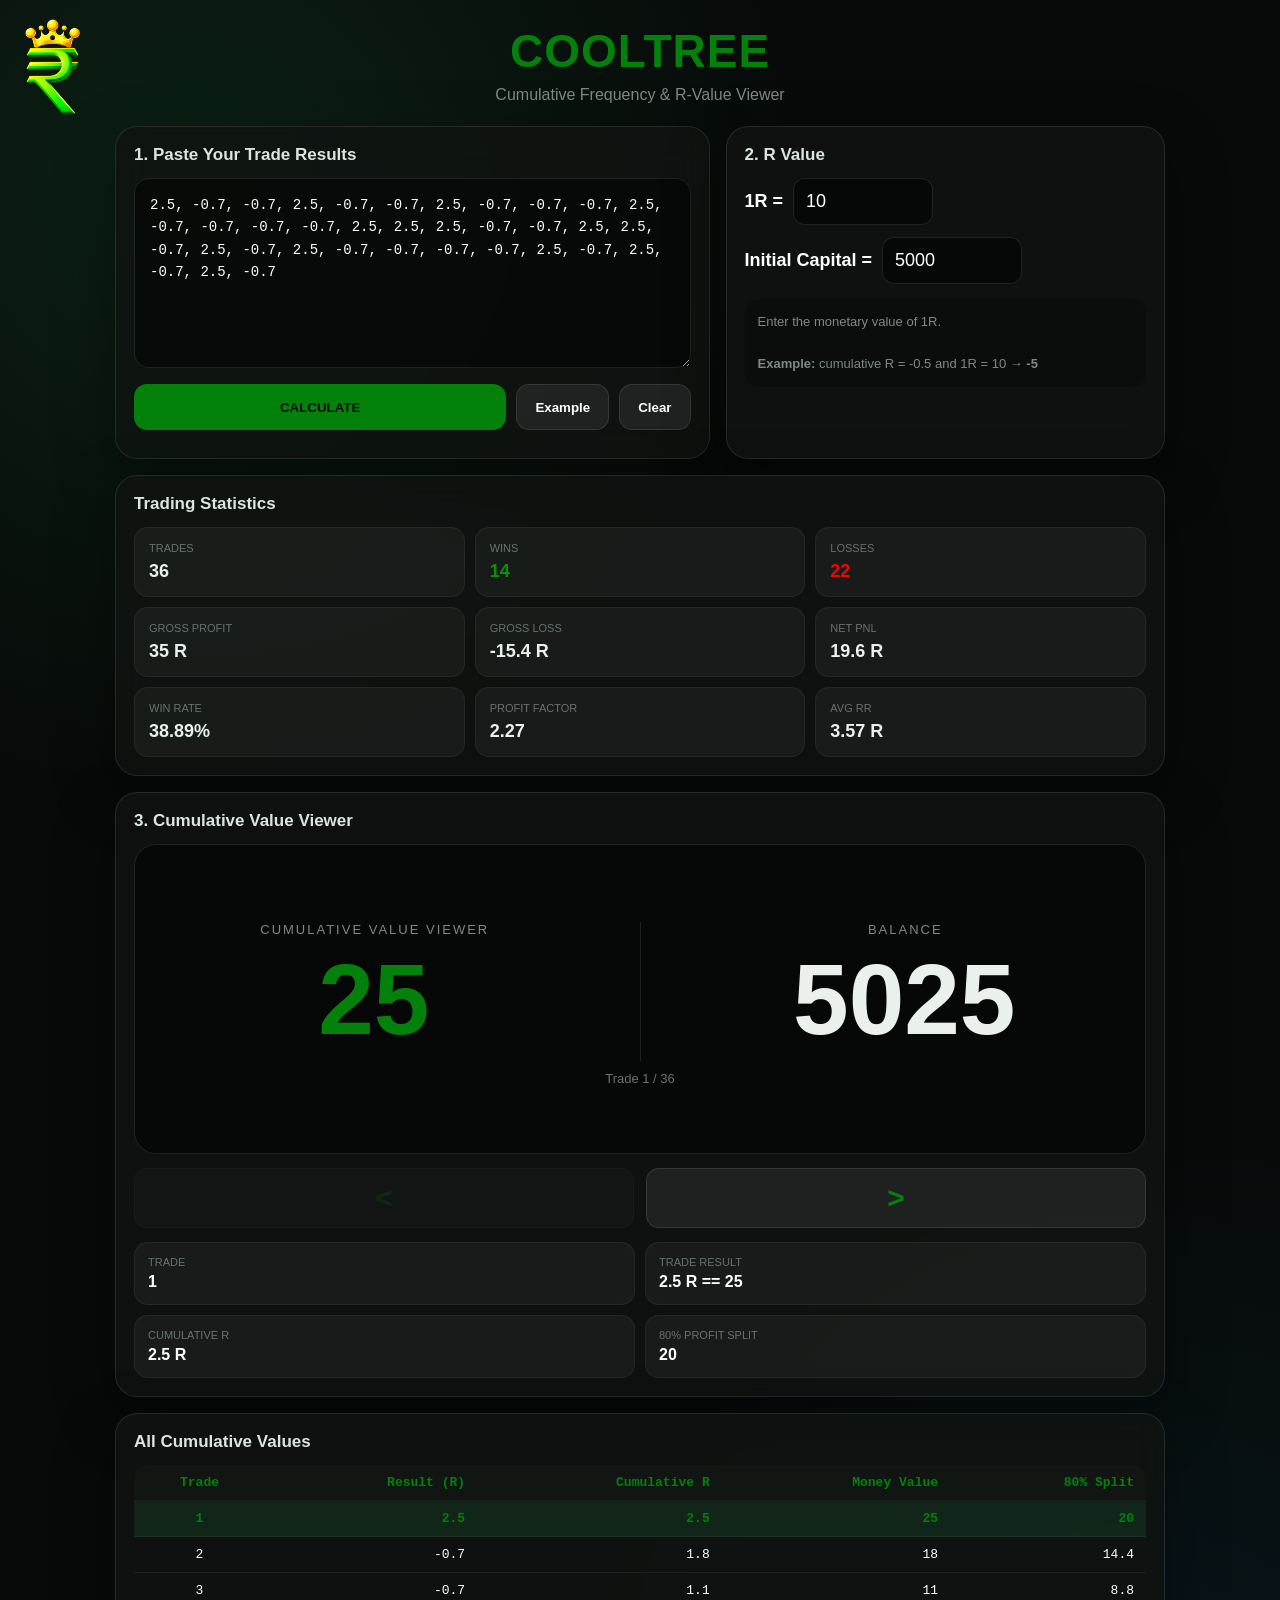
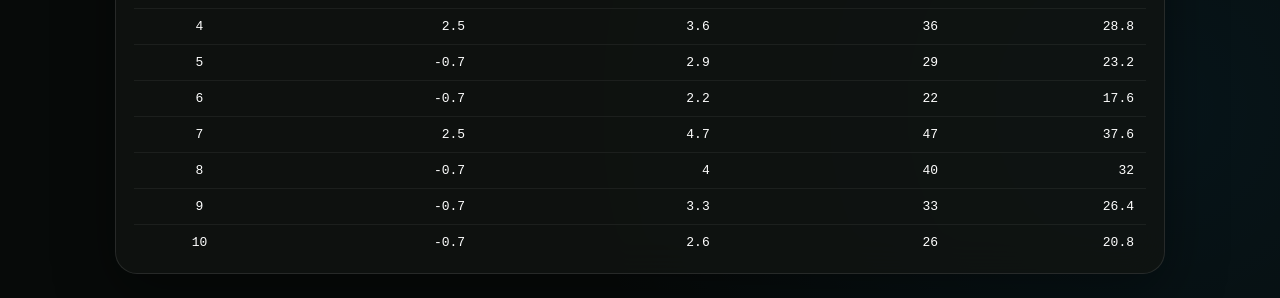
==== commit ac87a5d2: "roundedto2 and 3rd section added value of R" ====
--- a/cf.html
+++ b/cf.html
@@ -986,17 +986,17 @@
         ) + " R";
     statWinRate.textContent =
         formatNumber(
-            winRate
+            Math.round(winRate * 100) / 100
         ) + "%";
     statProfitFactor.textContent =
         profitFactor === Infinity
             ? "∞"
             : formatNumber(
-                profitFactor
+                Math.round(profitFactor * 100) / 100
             );
     statAvgRR.textContent =
         formatNumber(
-            avgRR
+            Math.round(avgRR*100)/100
         ) + " R";
 }
 /* =====================================================
@@ -1070,7 +1070,10 @@
     tradeResult.textContent =
         formatNumber(
             trades[index]
-        ) + " R";
+        ) + " R == " + 
+        formatNumber(
+            trades[index]*getRValue()
+        );
     cumulativeR.textContent =
         formatNumber(
             cumulative[index]
